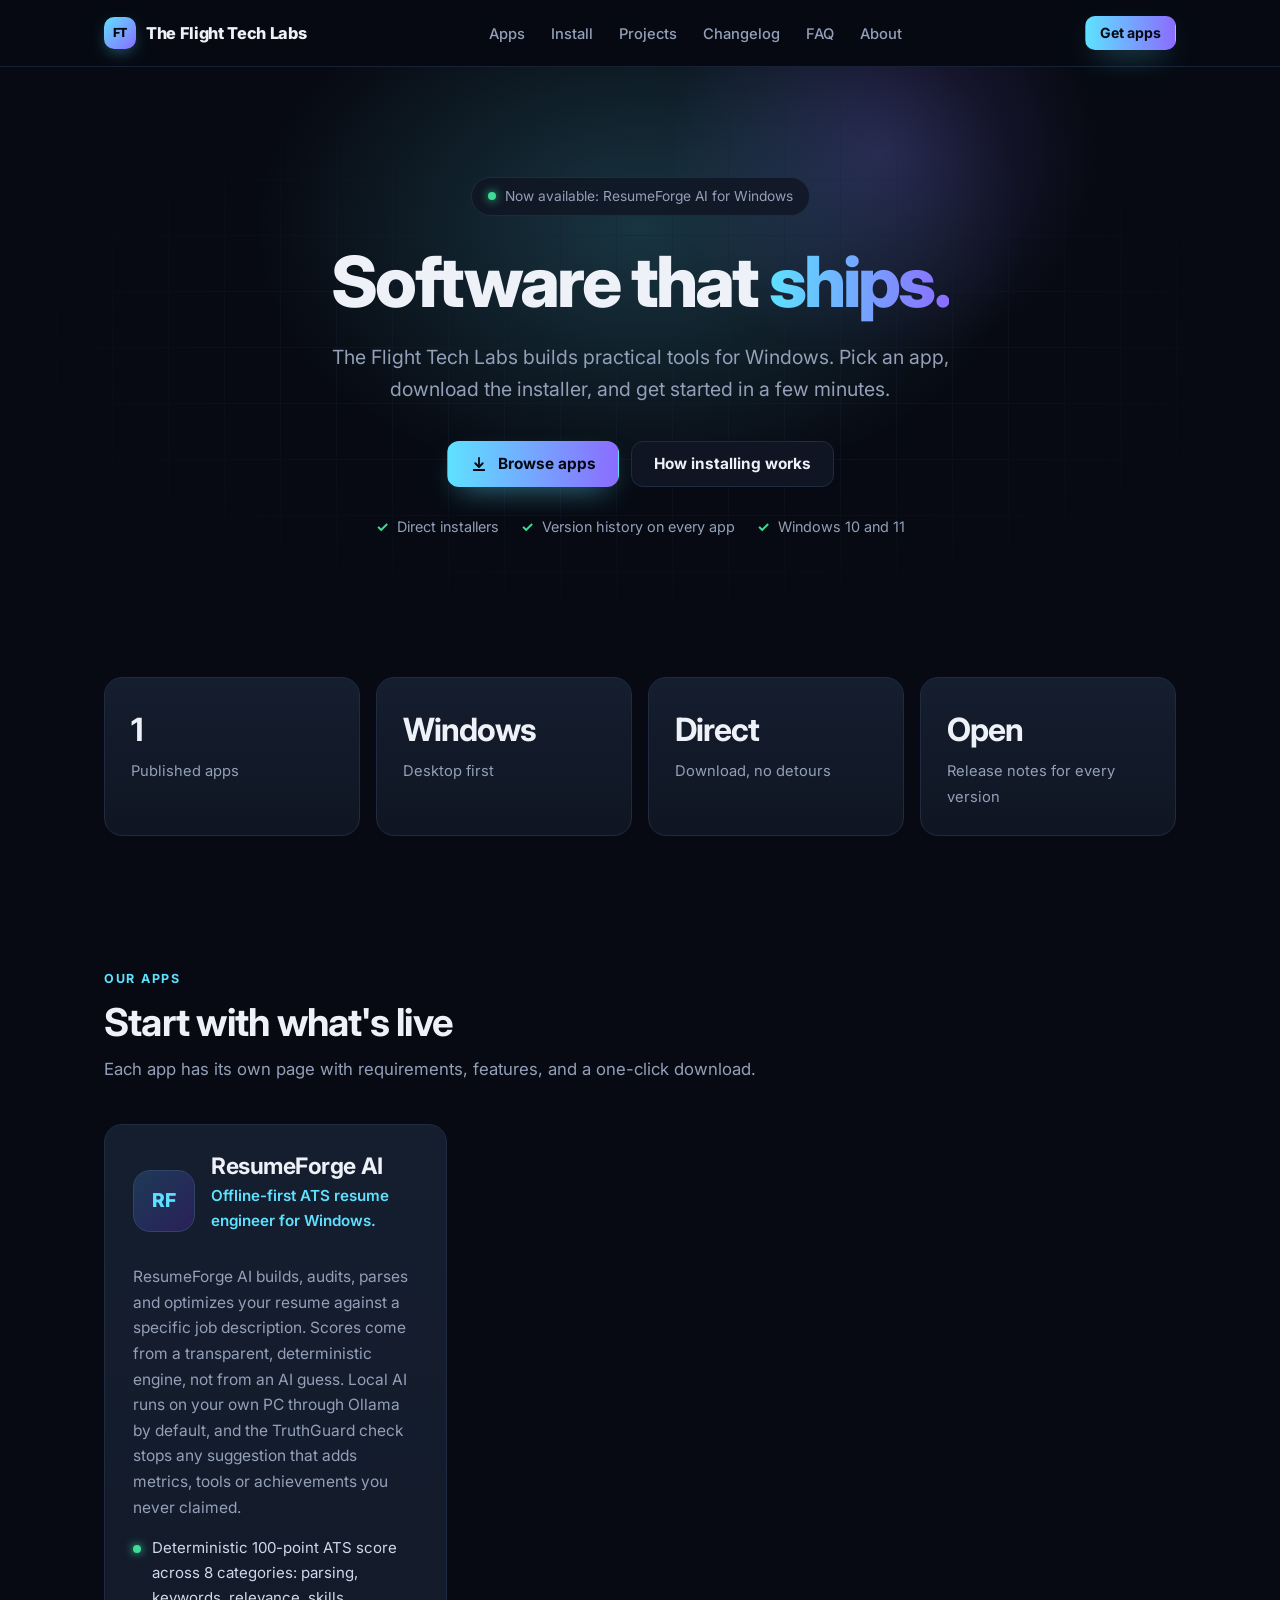
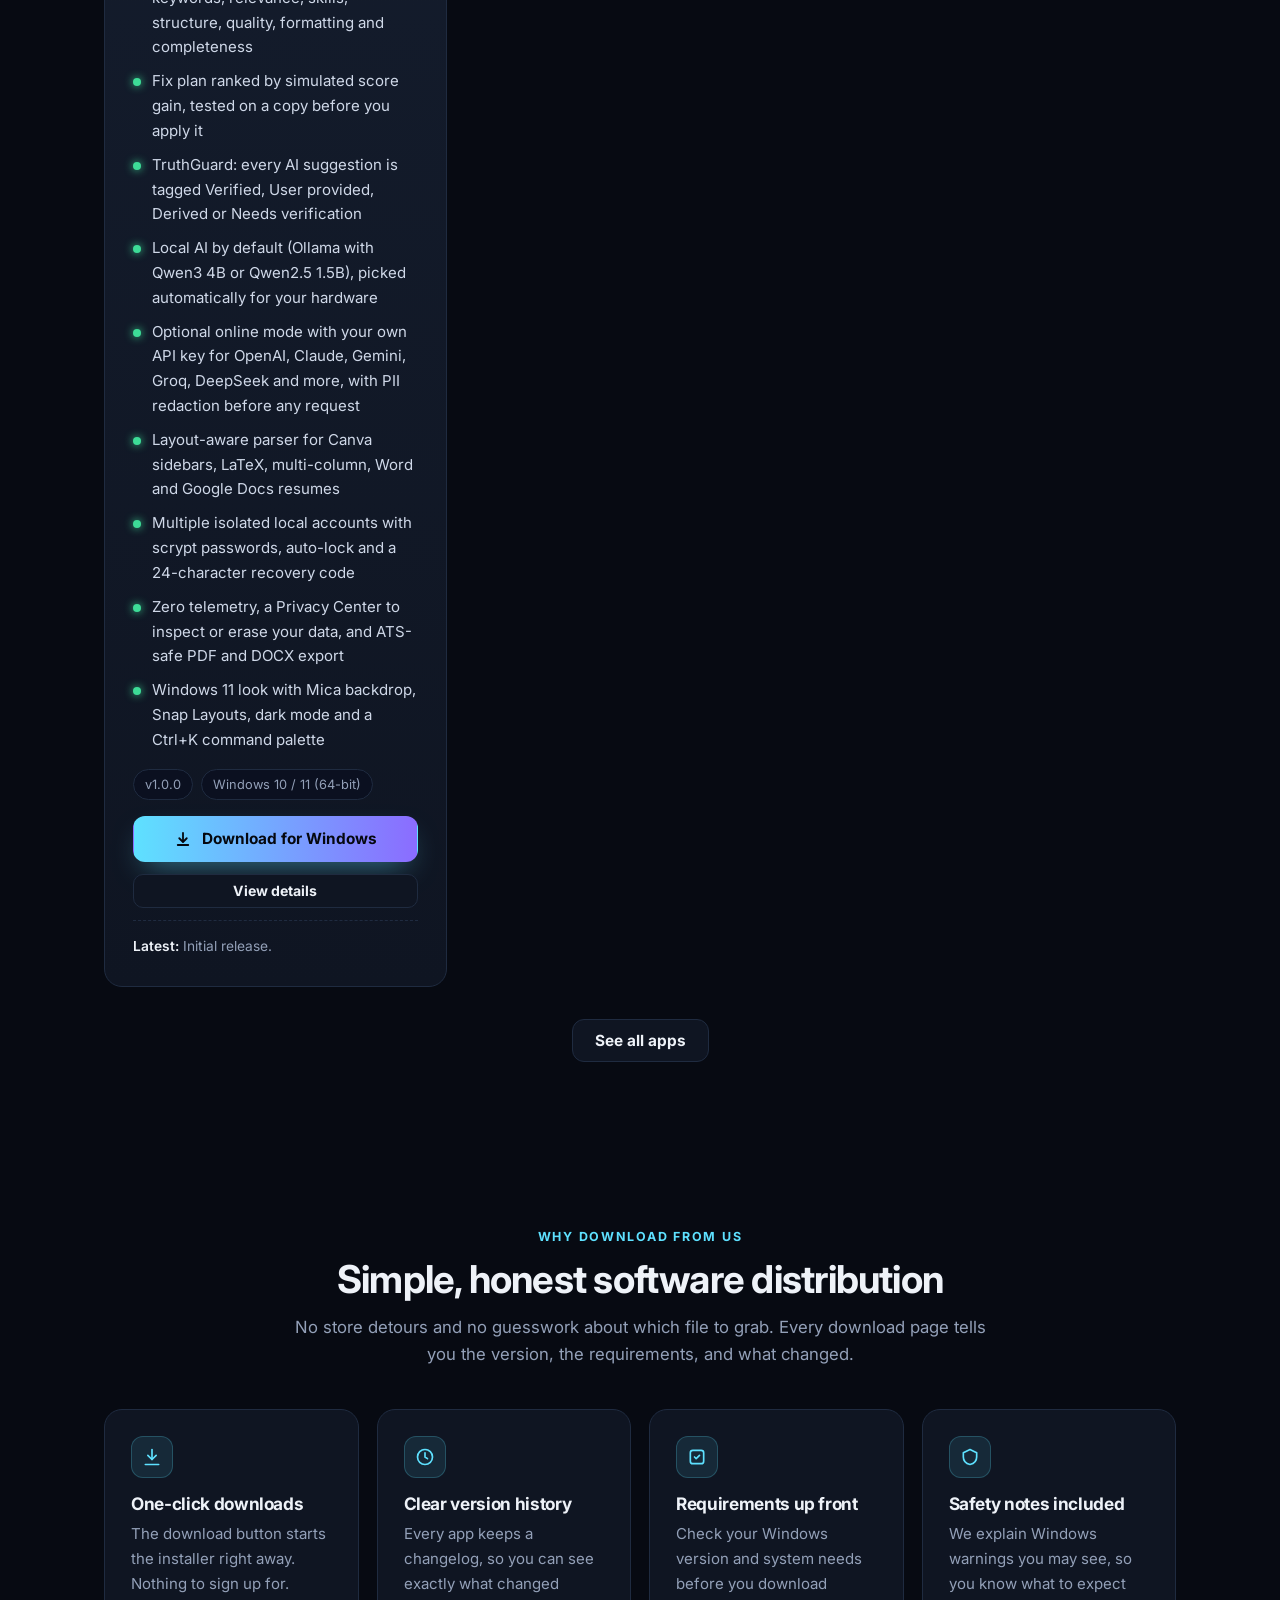
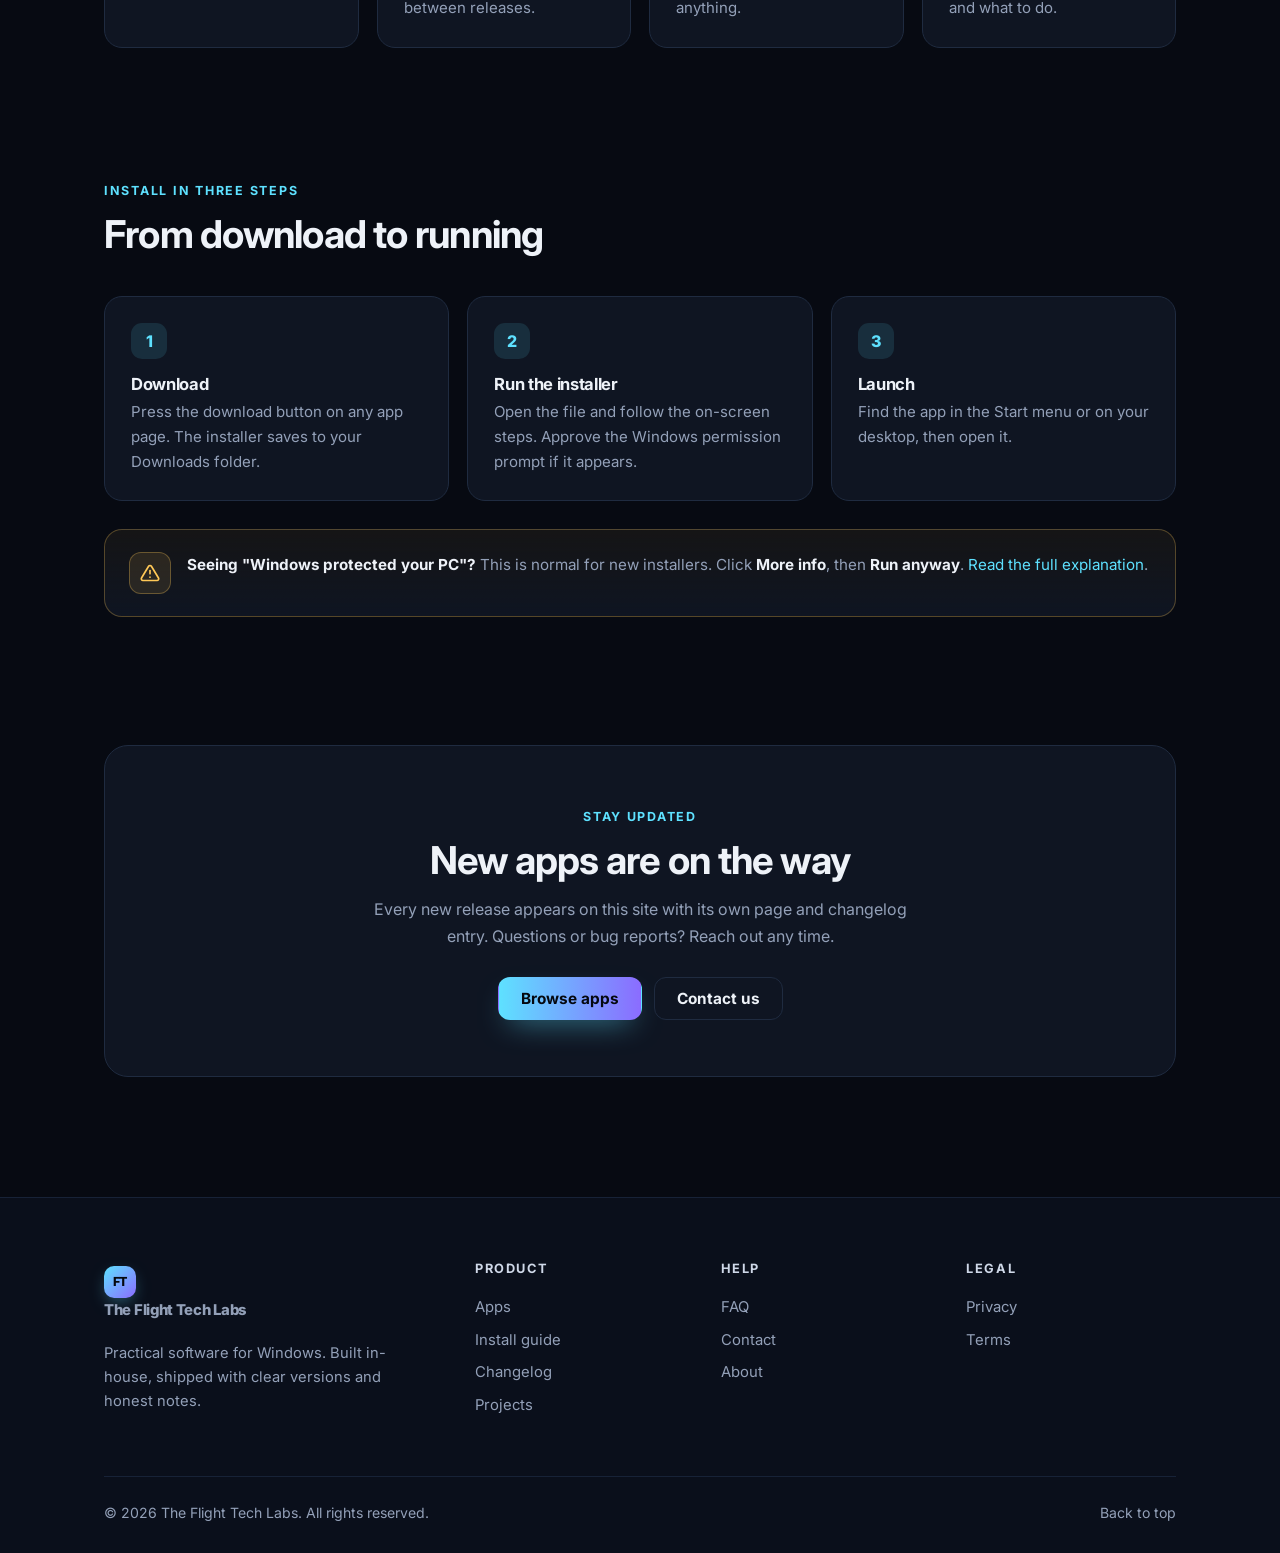
==== index.html @ bd294da3 "First commit" ====
<!doctype html>
<html lang="en">
<head>
  <meta charset="utf-8">
  <meta name="viewport" content="width=device-width, initial-scale=1">
  <title>The Flight Tech Labs | Windows apps built in-house</title>
  <meta name="description" content="The Flight Tech Labs builds practical Windows software. Download ResumeForge AI and other apps with a direct installer.">
  <meta property="og:title" content="The Flight Tech Labs">
  <meta property="og:description" content="Practical Windows software. Download apps with a direct installer.">
  <meta property="og:type" content="website">
  <link rel="icon" href="/assets/img/favicon.svg" type="image/svg+xml">
  <link rel="preconnect" href="https://fonts.googleapis.com">
  <link rel="preconnect" href="https://fonts.gstatic.com" crossorigin>
  <link href="https://fonts.googleapis.com/css2?family=Inter:wght@400;500;600;700;800&display=swap" rel="stylesheet">
  <link rel="stylesheet" href="/assets/css/styles.css">
  <script src="/assets/js/main.js" defer></script>
</head>
<body>

  <nav class="site-nav" aria-label="Main">
    <div class="wrap nav-inner">
      <a class="brand" href="/"><span class="logo">FT</span>The Flight Tech Labs</a>
      <button class="menu-toggle" aria-expanded="false" aria-controls="nav-links">Menu</button>
      <ul class="nav-links" id="nav-links">
        <li><a href="/apps">Apps</a></li>
        <li><a href="/install">Install</a></li>
        <li><a href="/projects">Projects</a></li>
        <li><a href="/changelog">Changelog</a></li>
        <li><a href="/faq">FAQ</a></li>
        <li><a href="/about">About</a></li>
      </ul>
      <div class="nav-cta"><a class="btn btn-primary btn-sm" href="/apps">Get apps</a></div>
    </div>
  </nav>

  <main>
    <header class="hero">
      <div class="wrap">
        <span class="pill"><span class="dot"></span> Now available: ResumeForge AI for Windows</span>
        <h1>Software that <span class="grad">ships.</span></h1>
        <p class="lead">The Flight Tech Labs builds practical tools for Windows. Pick an app, download the installer, and get started in a few minutes.</p>
        <div class="cta-row">
          <a class="btn btn-primary" href="/apps">
            <svg viewBox="0 0 24 24" fill="none" stroke="currentColor" stroke-width="2.4" stroke-linecap="round" stroke-linejoin="round" aria-hidden="true"><path d="M12 4v11"/><path d="m7 11 5 5 5-5"/><path d="M5 20h14"/></svg>
            Browse apps
          </a>
          <a class="btn btn-ghost" href="/install">How installing works</a>
        </div>
        <div class="hero-meta">
          <span>Direct installers</span>
          <span>Version history on every app</span>
          <span>Windows 10 and 11</span>
        </div>
      </div>
    </header>

    <section class="section tight">
      <div class="wrap">
        <div class="stats">
          <div class="stat"><strong data-count>1</strong><span>Published apps</span></div>
          <div class="stat"><strong>Windows</strong><span>Desktop first</span></div>
          <div class="stat"><strong>Direct</strong><span>Download, no detours</span></div>
          <div class="stat"><strong>Open</strong><span>Release notes for every version</span></div>
        </div>
      </div>
    </section>

    <section class="section" id="apps">
      <div class="wrap">
        <div class="section-head">
          <span class="eyebrow">Our apps</span>
          <h2 class="h2">Start with what's live</h2>
          <p>Each app has its own page with requirements, features, and a one-click download.</p>
        </div>
        <div class="grid" data-featured>
          <p class="state">Loading apps...</p>
        </div>
        <div style="margin-top:32px;text-align:center">
          <a class="btn btn-ghost" href="/apps">See all apps</a>
        </div>
      </div>
    </section>

    <section class="section">
      <div class="wrap">
        <div class="section-head center">
          <span class="eyebrow">Why download from us</span>
          <h2 class="h2">Simple, honest software distribution</h2>
          <p>No store detours and no guesswork about which file to grab. Every download page tells you the version, the requirements, and what changed.</p>
        </div>
        <div class="cards">
          <article class="card">
            <div class="ico"><svg viewBox="0 0 24 24" fill="none" stroke="currentColor" stroke-width="2" stroke-linecap="round" stroke-linejoin="round"><path d="M12 3v12"/><path d="m7 10 5 5 5-5"/><path d="M4 21h16"/></svg></div>
            <h3>One-click downloads</h3>
            <p>The download button starts the installer right away. Nothing to sign up for.</p>
          </article>
          <article class="card">
            <div class="ico"><svg viewBox="0 0 24 24" fill="none" stroke="currentColor" stroke-width="2" stroke-linecap="round" stroke-linejoin="round"><circle cx="12" cy="12" r="9"/><path d="M12 7v5l3 2"/></svg></div>
            <h3>Clear version history</h3>
            <p>Every app keeps a changelog, so you can see exactly what changed between releases.</p>
          </article>
          <article class="card">
            <div class="ico"><svg viewBox="0 0 24 24" fill="none" stroke="currentColor" stroke-width="2" stroke-linecap="round" stroke-linejoin="round"><rect x="4" y="4" width="16" height="16" rx="3"/><path d="M9 12l2 2 4-4"/></svg></div>
            <h3>Requirements up front</h3>
            <p>Check your Windows version and system needs before you download anything.</p>
          </article>
          <article class="card">
            <div class="ico"><svg viewBox="0 0 24 24" fill="none" stroke="currentColor" stroke-width="2" stroke-linecap="round" stroke-linejoin="round"><path d="M12 3l8 4v5c0 5-3.5 8-8 9-4.5-1-8-4-8-9V7l8-4z"/></svg></div>
            <h3>Safety notes included</h3>
            <p>We explain Windows warnings you may see, so you know what to expect and what to do.</p>
          </article>
        </div>
      </div>
    </section>

    <section class="section tight">
      <div class="wrap">
        <div class="section-head">
          <span class="eyebrow">Install in three steps</span>
          <h2 class="h2">From download to running</h2>
        </div>
        <div class="steps">
          <div class="step"><h4>Download</h4><p>Press the download button on any app page. The installer saves to your Downloads folder.</p></div>
          <div class="step"><h4>Run the installer</h4><p>Open the file and follow the on-screen steps. Approve the Windows permission prompt if it appears.</p></div>
          <div class="step"><h4>Launch</h4><p>Find the app in the Start menu or on your desktop, then open it.</p></div>
        </div>
        <div class="callout warn" style="margin-top:28px">
          <div class="ico" aria-hidden="true"><svg viewBox="0 0 24 24" fill="none" stroke="currentColor" stroke-width="2" stroke-linecap="round" stroke-linejoin="round"><path d="M12 9v4"/><path d="M12 17h.01"/><path d="M10.3 3.9L1.8 18a2 2 0 0 0 1.7 3h17a2 2 0 0 0 1.7-3L13.7 3.9a2 2 0 0 0-3.4 0z"/></svg></div>
          <div><strong>Seeing "Windows protected your PC"?</strong> This is normal for new installers. Click <strong>More info</strong>, then <strong>Run anyway</strong>. <a href="/install#smartscreen">Read the full explanation</a>.</div>
        </div>
      </div>
    </section>

    <section class="section">
      <div class="wrap">
        <div class="cta-band">
          <span class="eyebrow">Stay updated</span>
          <h2 class="h2">New apps are on the way</h2>
          <p>Every new release appears on this site with its own page and changelog entry. Questions or bug reports? Reach out any time.</p>
          <div class="cta-row">
            <a class="btn btn-primary" href="/apps">Browse apps</a>
            <a class="btn btn-ghost" href="/contact">Contact us</a>
          </div>
        </div>
      </div>
    </section>
  </main>

  <footer class="site-footer">
    <div class="wrap">
      <div class="foot-grid">
        <div>
          <a class="brand" href="/"><span class="logo">FT</span>The Flight Tech Labs</a>
          <p>Practical software for Windows. Built in-house, shipped with clear versions and honest notes.</p>
        </div>
        <div>
          <h5>Product</h5>
          <a href="/apps">Apps</a>
          <a href="/install">Install guide</a>
          <a href="/changelog">Changelog</a>
          <a href="/projects">Projects</a>
        </div>
        <div>
          <h5>Help</h5>
          <a href="/faq">FAQ</a>
          <a href="/contact">Contact</a>
          <a href="/about">About</a>
        </div>
        <div>
          <h5>Legal</h5>
          <a href="/privacy">Privacy</a>
          <a href="/terms">Terms</a>
        </div>
      </div>
      <div class="copy">
        <span>&copy; <span data-year></span> The Flight Tech Labs. All rights reserved.</span>
        <span><a href="#top" style="display:inline;color:inherit">Back to top</a></span>
      </div>
    </div>
  </footer>
</body>
</html>
---- assets/css/styles.css ----
/* The Flight Tech Labs — site styles */

:root {
  --bg: #070a12;
  --bg-soft: #0a0f1b;
  --surface: #0f1522;
  --surface-2: #151e2f;
  --line: #1f2b40;
  --line-soft: #172237;
  --text: #eef2f8;
  --text-2: #cfd8e8;
  --muted: #93a0b8;
  --accent: #5ee1ff;
  --accent-2: #8b6cff;
  --ok: #3ddc97;
  --warn: #ffc857;
  --radius: 18px;
  --radius-sm: 12px;
  --shadow: 0 20px 60px -30px rgba(0, 0, 0, .7);
  --max: 1120px;
}

*, *::before, *::after { box-sizing: border-box; }
html { scroll-behavior: smooth; -webkit-text-size-adjust: 100%; }
body {
  margin: 0;
  font-family: "Inter", system-ui, -apple-system, "Segoe UI", Roboto, "Helvetica Neue", Arial, sans-serif;
  background: var(--bg);
  color: var(--text);
  line-height: 1.65;
  -webkit-font-smoothing: antialiased;
  text-rendering: optimizeLegibility;
}
img, svg { max-width: 100%; display: block; }
a { color: var(--accent); text-decoration: none; }
a:hover { text-decoration: underline; text-underline-offset: 3px; }
h1, h2, h3, h4, h5 { line-height: 1.15; letter-spacing: -0.02em; margin: 0; }
p { margin: 0 0 1em; }
ul { margin: 0; }
:focus-visible { outline: 2px solid var(--accent); outline-offset: 3px; border-radius: 6px; }
[hidden] { display: none !important; }
.sr-only { position: absolute; width: 1px; height: 1px; padding: 0; margin: -1px; overflow: hidden; clip: rect(0 0 0 0); border: 0; }

.wrap { max-width: var(--max); margin: 0 auto; padding: 0 24px; }
.muted { color: var(--muted); }
.center { text-align: center; }
.grad {
  background: linear-gradient(90deg, var(--accent), var(--accent-2));
  -webkit-background-clip: text; background-clip: text; color: transparent;
}
.eyebrow {
  display: inline-block;
  color: var(--accent); font-size: .78rem; font-weight: 700;
  letter-spacing: .14em; text-transform: uppercase; margin-bottom: 10px;
}
.h2 { font-size: clamp(1.7rem, 3.4vw, 2.4rem); }
.section { padding: 80px 0; }
.section.tight { padding: 48px 0; }
.section-head { margin-bottom: 40px; max-width: 720px; }
.section-head.center { margin-left: auto; margin-right: auto; }
.section-head p { color: var(--muted); margin-top: 12px; font-size: 1.05rem; }
.divider { height: 1px; background: linear-gradient(90deg, transparent, var(--line), transparent); border: 0; margin: 0; }

/* ---------- Navigation ---------- */
.site-nav {
  position: sticky; top: 0; z-index: 50;
  background: rgba(7, 10, 18, .75);
  backdrop-filter: saturate(160%) blur(14px);
  -webkit-backdrop-filter: saturate(160%) blur(14px);
  border-bottom: 1px solid var(--line-soft);
}
.nav-inner { display: flex; align-items: center; justify-content: space-between; height: 66px; gap: 16px; }
.brand {
  display: inline-flex; align-items: center; gap: 10px;
  color: var(--text); font-weight: 800; font-size: 1.02rem; letter-spacing: -0.02em;
}
.brand:hover { text-decoration: none; }
.logo {
  width: 32px; height: 32px; border-radius: 10px; flex: 0 0 32px;
  background: linear-gradient(135deg, var(--accent), var(--accent-2));
  display: grid; place-items: center; color: #05080f; font-weight: 800; font-size: .78rem;
  box-shadow: 0 6px 18px -6px rgba(94, 225, 255, .6);
}
.nav-links { display: flex; list-style: none; gap: 26px; margin: 0; padding: 0; }
.nav-links a { color: var(--muted); font-size: .92rem; font-weight: 500; }
.nav-links a:hover, .nav-links a[aria-current="page"] { color: var(--text); text-decoration: none; }
.nav-cta { display: flex; align-items: center; gap: 12px; }
.menu-toggle {
  display: none; background: var(--surface); border: 1px solid var(--line);
  color: var(--text); border-radius: 10px; padding: 8px 12px; cursor: pointer; font: inherit;
}

/* ---------- Buttons ---------- */
.btn {
  display: inline-flex; align-items: center; justify-content: center; gap: 10px;
  padding: 13px 22px; border-radius: 12px; border: 1px solid transparent; cursor: pointer;
  font: 700 .96rem/1 "Inter", system-ui, sans-serif; color: var(--text); text-decoration: none;
  transition: transform .15s ease, filter .15s ease, background .15s ease, border-color .15s ease;
  white-space: nowrap;
}
.btn:hover { text-decoration: none; transform: translateY(-1px); }
.btn svg { width: 18px; height: 18px; flex: 0 0 18px; }
.btn-primary {
  background: linear-gradient(90deg, var(--accent), var(--accent-2));
  color: #05080f;
  box-shadow: 0 12px 30px -12px rgba(94, 225, 255, .6);
}
.btn-primary:hover { filter: brightness(1.07); color: #05080f; }
.btn-ghost { background: var(--surface); border-color: var(--line); color: var(--text); }
.btn-ghost:hover { background: var(--surface-2); color: var(--text); }
.btn-sm { padding: 9px 14px; font-size: .88rem; border-radius: 10px; }
.btn-block { width: 100%; }

/* ---------- Hero ---------- */
.hero { position: relative; padding: 110px 0 90px; text-align: center; overflow: hidden; isolation: isolate; }
.hero::before {
  content: ""; position: absolute; z-index: -1; left: 50%; top: -220px; transform: translateX(-50%);
  width: min(1100px, 150vw); height: 760px;
  background:
    radial-gradient(closest-side, rgba(94, 225, 255, .20), transparent 70%),
    radial-gradient(closest-side at 72% 40%, rgba(139, 108, 255, .22), transparent 70%);
  pointer-events: none;
}
.hero::after {
  content: ""; position: absolute; inset: 0; z-index: -1; pointer-events: none;
  background-image: linear-gradient(var(--line-soft) 1px, transparent 1px), linear-gradient(90deg, var(--line-soft) 1px, transparent 1px);
  background-size: 56px 56px; opacity: .35;
  mask-image: radial-gradient(ellipse at center, #000 30%, transparent 75%);
  -webkit-mask-image: radial-gradient(ellipse at center, #000 30%, transparent 75%);
}
.pill {
  display: inline-flex; align-items: center; gap: 9px; padding: 7px 16px; border-radius: 999px;
  border: 1px solid var(--line); background: rgba(15, 21, 34, .8); color: var(--muted); font-size: .86rem;
}
.pill .dot { width: 8px; height: 8px; border-radius: 50%; background: var(--ok); box-shadow: 0 0 10px var(--ok); }
.hero h1 { margin: 26px 0 18px; font-size: clamp(2.5rem, 6.2vw, 4.4rem); font-weight: 800; letter-spacing: -0.04em; }
.lead { color: var(--muted); font-size: clamp(1.02rem, 1.6vw, 1.22rem); max-width: 660px; margin: 0 auto; }
.cta-row { margin-top: 36px; display: flex; gap: 12px; justify-content: center; flex-wrap: wrap; }
.hero-meta { margin-top: 28px; color: var(--muted); font-size: .9rem; display: flex; gap: 22px; justify-content: center; flex-wrap: wrap; }
.hero-meta span::before { content: "\2713"; color: var(--ok); margin-right: 8px; font-weight: 700; }

/* ---------- Stats ---------- */
.stats { display: grid; grid-template-columns: repeat(auto-fit, minmax(200px, 1fr)); gap: 16px; }
.stat {
  background: linear-gradient(180deg, var(--surface-2), var(--surface)); border: 1px solid var(--line);
  border-radius: var(--radius); padding: 26px; text-align: left;
}
.stat strong { display: block; font-size: 2rem; letter-spacing: -0.03em; }
.stat span { color: var(--muted); font-size: .92rem; }

/* ---------- App cards ---------- */
.grid { display: grid; grid-template-columns: repeat(auto-fill, minmax(340px, 1fr)); gap: 22px; }
.app {
  position: relative;
  background: linear-gradient(180deg, var(--surface-2), var(--surface));
  border: 1px solid var(--line); border-radius: var(--radius); padding: 28px;
  display: flex; flex-direction: column; gap: 16px;
  transition: border-color .2s ease, transform .2s ease, box-shadow .2s ease;
}
.app:hover { border-color: #33466a; transform: translateY(-3px); box-shadow: var(--shadow); }
.app-top { display: flex; align-items: center; gap: 16px; }
.icon {
  width: 62px; height: 62px; flex: 0 0 62px; border-radius: 17px;
  background: linear-gradient(135deg, #1d3a57, #2a2058); border: 1px solid #2f4466;
  display: grid; place-items: center; font-weight: 800; font-size: 1.2rem; color: var(--accent); letter-spacing: -0.02em;
}
.app h3 { font-size: 1.42rem; }
.tagline { color: var(--accent); font-weight: 600; font-size: .95rem; margin-top: 4px; }
.desc { color: var(--muted); font-size: .97rem; margin: 0; }
.features { list-style: none; padding: 0; display: grid; gap: 9px; }
.features li { display: flex; gap: 11px; color: var(--text-2); font-size: .94rem; }
.features li::before {
  content: ""; flex: 0 0 8px; height: 8px; margin-top: 9px; border-radius: 50%;
  background: var(--ok); box-shadow: 0 0 8px var(--ok);
}
.chips { display: flex; flex-wrap: wrap; gap: 8px; }
.chip {
  font-size: .8rem; color: var(--muted); border: 1px solid var(--line);
  background: #0b1020; padding: 4px 11px; border-radius: 999px;
}
.app-foot { margin-top: auto; display: grid; gap: 12px; }
.app-note { font-size: .86rem; color: var(--muted); border-top: 1px dashed var(--line); padding-top: 14px; margin: 0; }
.app-note strong { color: var(--text); font-weight: 600; }
.badge {
  position: absolute; top: 22px; right: 22px; font-size: .72rem; font-weight: 700;
  letter-spacing: .06em; text-transform: uppercase; color: var(--ok);
  border: 1px solid rgba(61, 220, 151, .35); background: rgba(61, 220, 151, .08);
  padding: 4px 10px; border-radius: 999px;
}

/* ---------- Feature / info cards ---------- */
.cards { display: grid; grid-template-columns: repeat(auto-fit, minmax(250px, 1fr)); gap: 18px; }
.card {
  background: var(--surface); border: 1px solid var(--line); border-radius: var(--radius); padding: 26px;
}
.card h3 { font-size: 1.08rem; margin-bottom: 8px; }
.card p { color: var(--muted); font-size: .94rem; margin: 0; }
.ico {
  width: 42px; height: 42px; border-radius: 12px; display: grid; place-items: center; margin-bottom: 16px;
  background: rgba(94, 225, 255, .10); color: var(--accent); border: 1px solid rgba(94, 225, 255, .22);
}
.ico svg { width: 20px; height: 20px; }

/* ---------- Steps ---------- */
.steps { display: grid; grid-template-columns: repeat(auto-fit, minmax(230px, 1fr)); gap: 18px; counter-reset: step; }
.step {
  background: var(--surface); border: 1px solid var(--line); border-radius: var(--radius);
  padding: 26px; position: relative;
}
.step::before {
  counter-increment: step; content: counter(step);
  display: grid; place-items: center; width: 36px; height: 36px; border-radius: 11px;
  background: rgba(94, 225, 255, .12); color: var(--accent); font-weight: 800; margin-bottom: 16px;
}
.step h4 { font-size: 1.04rem; margin-bottom: 6px; }
.step p { color: var(--muted); font-size: .94rem; margin: 0; }

/* ---------- Callouts ---------- */
.callout {
  border: 1px solid var(--line); border-radius: var(--radius); background: var(--surface);
  padding: 22px 24px; color: var(--muted); font-size: .95rem; display: flex; gap: 16px; align-items: flex-start;
}
.callout strong { color: var(--text); }
.callout .ico { margin: 0; flex: 0 0 42px; }
.callout.warn { border-color: rgba(255, 200, 87, .28); background: linear-gradient(180deg, rgba(255, 200, 87, .06), var(--surface)); }
.callout.warn .ico { background: rgba(255, 200, 87, .1); color: var(--warn); border-color: rgba(255, 200, 87, .3); }

/* ---------- CTA band ---------- */
.cta-band {
  position: relative; overflow: hidden; border-radius: 24px; padding: 56px 32px; text-align: center;
  background:
    radial-gradient(closest-side at 15% 0%, rgba(94, 225, 255, .18), transparent 70%),
    radial-gradient(closest-side at 90% 100%, rgba(139, 108, 255, .2), transparent 70%),
    var(--surface);
  border: 1px solid var(--line);
}
.cta-band p { color: var(--muted); max-width: 560px; margin: 14px auto 0; }
.cta-band .cta-row { margin-top: 28px; }

/* ---------- Page hero (inner pages) ---------- */
.page-hero { padding: 84px 0 40px; position: relative; isolation: isolate; }
.page-hero::before {
  content: ""; position: absolute; z-index: -1; left: 50%; top: -160px; transform: translateX(-50%);
  width: min(900px, 140vw); height: 440px; pointer-events: none;
  background: radial-gradient(closest-side, rgba(94, 225, 255, .14), transparent 70%);
}
.page-hero h1 { font-size: clamp(2.1rem, 4.6vw, 3.2rem); font-weight: 800; letter-spacing: -0.035em; margin-bottom: 14px; }
.page-hero p { color: var(--muted); font-size: 1.1rem; max-width: 700px; }
.crumbs { font-size: .86rem; color: var(--muted); margin-bottom: 18px; }
.crumbs a { color: var(--muted); }

/* ---------- App detail ---------- */
.detail-grid { display: grid; grid-template-columns: minmax(0, 1.5fr) minmax(0, 1fr); gap: 32px; align-items: start; }
.detail-head { display: flex; gap: 22px; align-items: center; margin-bottom: 26px; }
.detail-head .icon { width: 88px; height: 88px; flex-basis: 88px; border-radius: 22px; font-size: 1.8rem; }
.detail-head h1 { font-size: clamp(2rem, 4.4vw, 3rem); font-weight: 800; letter-spacing: -0.035em; }
.panel {
  background: linear-gradient(180deg, var(--surface-2), var(--surface)); border: 1px solid var(--line);
  border-radius: var(--radius); padding: 28px;
}
.panel h2 { font-size: 1.2rem; margin-bottom: 14px; }
.panel + .panel { margin-top: 20px; }
.dl-panel { position: sticky; top: 92px; }
.dl-panel .btn { width: 100%; padding: 16px 22px; font-size: 1.02rem; }
.dl-panel .hint { font-size: .85rem; color: var(--muted); margin: 14px 0 0; text-align: center; }
.spec { display: grid; grid-template-columns: auto 1fr; gap: 12px 18px; margin: 0; font-size: .94rem; }
.spec dt { color: var(--muted); }
.spec dd { margin: 0; color: var(--text); font-weight: 500; }
.prose h2 { font-size: 1.4rem; margin: 40px 0 12px; }
.prose h3 { font-size: 1.12rem; margin: 26px 0 8px; }
.prose p, .prose li { color: var(--text-2); }
.prose ul, .prose ol { padding-left: 22px; margin: 0 0 1em; }
.prose li { margin-bottom: 6px; }
.prose code { font-family: ui-monospace, SFMono-Regular, Consolas, monospace; font-size: .88em; background: #0b1020; border: 1px solid var(--line); padding: 2px 7px; border-radius: 7px; color: var(--text); }
.screens { display: grid; grid-template-columns: repeat(auto-fill, minmax(260px, 1fr)); gap: 16px; }
.screen {
  aspect-ratio: 16 / 10; border-radius: var(--radius-sm); border: 1px dashed #2d3c5a;
  background: repeating-linear-gradient(45deg, var(--bg-soft) 0 12px, #0c1322 12px 24px);
  display: grid; place-items: center; color: var(--muted); font-size: .85rem;
}
.screen img { width: 100%; height: 100%; object-fit: cover; border-radius: var(--radius-sm); }

/* ---------- Changelog ---------- */
.timeline { position: relative; display: grid; gap: 22px; padding-left: 28px; }
.timeline::before { content: ""; position: absolute; left: 6px; top: 6px; bottom: 6px; width: 2px; background: var(--line); border-radius: 2px; }
.release { position: relative; background: var(--surface); border: 1px solid var(--line); border-radius: var(--radius); padding: 24px 26px; }
.release::before {
  content: ""; position: absolute; left: -28px; top: 30px; width: 14px; height: 14px; border-radius: 50%;
  background: var(--accent); box-shadow: 0 0 0 4px var(--bg), 0 0 12px var(--accent);
}
.release-head { display: flex; flex-wrap: wrap; gap: 10px 14px; align-items: baseline; margin-bottom: 10px; }
.release-head h3 { font-size: 1.2rem; }
.release ul { padding-left: 20px; color: var(--text-2); }
.release li { margin-bottom: 6px; }
.release-app { font-size: .82rem; color: var(--accent); font-weight: 600; letter-spacing: .04em; text-transform: uppercase; }

/* ---------- FAQ ---------- */
.faq { display: grid; gap: 12px; max-width: 860px; margin: 0 auto; }
.faq details {
  background: var(--surface); border: 1px solid var(--line); border-radius: var(--radius-sm);
  padding: 0; transition: border-color .2s ease;
}
.faq details[open] { border-color: #33466a; }
.faq summary {
  list-style: none; cursor: pointer; padding: 18px 22px; font-weight: 600; color: var(--text);
  display: flex; justify-content: space-between; align-items: center; gap: 16px;
}
.faq summary::-webkit-details-marker { display: none; }
.faq summary::after {
  content: "+"; font-size: 1.4rem; line-height: 1; color: var(--accent); transition: transform .2s ease;
}
.faq details[open] summary::after { transform: rotate(45deg); }
.faq .answer { padding: 0 22px 20px; color: var(--muted); font-size: .96rem; }
.faq .answer p:last-child { margin-bottom: 0; }

/* ---------- Forms ---------- */
.form { display: grid; gap: 16px; }
.form .row { display: grid; grid-template-columns: 1fr 1fr; gap: 16px; }
.field { display: grid; gap: 7px; }
.field label { font-size: .88rem; color: var(--text-2); font-weight: 600; }
.field input, .field select, .field textarea {
  font: inherit; color: var(--text); background: var(--bg-soft); border: 1px solid var(--line);
  border-radius: var(--radius-sm); padding: 13px 14px; width: 100%;
}
.field textarea { min-height: 150px; resize: vertical; }
.field input:focus, .field select:focus, .field textarea:focus { outline: none; border-color: var(--accent); box-shadow: 0 0 0 3px rgba(94, 225, 255, .15); }
.hp { position: absolute; left: -9999px; }

/* ---------- Legal prose ---------- */
.legal { max-width: 800px; }
.legal h2 { font-size: 1.3rem; margin: 40px 0 12px; }
.legal p, .legal li { color: var(--text-2); }
.legal ul { padding-left: 22px; margin-bottom: 1em; }
.legal li { margin-bottom: 6px; }
.updated { color: var(--muted); font-size: .9rem; }

/* ---------- Footer ---------- */
.site-footer { border-top: 1px solid var(--line-soft); background: var(--bg-soft); margin-top: 40px; padding: 64px 0 28px; }
.foot-grid { display: grid; grid-template-columns: 1.6fr repeat(3, 1fr); gap: 36px; }
.foot-grid p { color: var(--muted); font-size: .92rem; margin-top: 14px; max-width: 320px; }
.foot-grid h5 { font-size: .8rem; text-transform: uppercase; letter-spacing: .12em; color: var(--text-2); margin-bottom: 14px; }
.foot-grid a { display: block; color: var(--muted); font-size: .93rem; padding: 4px 0; }
.foot-grid a:hover { color: var(--text); text-decoration: none; }
.copy { margin-top: 48px; padding-top: 24px; border-top: 1px solid var(--line-soft); color: var(--muted); font-size: .88rem; display: flex; justify-content: space-between; flex-wrap: wrap; gap: 12px; }

.state { grid-column: 1 / -1; text-align: center; color: var(--muted); padding: 56px 0; }
.toast {
  position: fixed; bottom: 24px; left: 50%; transform: translateX(-50%); z-index: 99;
  background: var(--surface-2); border: 1px solid var(--line); color: var(--text);
  padding: 12px 18px; border-radius: 12px; box-shadow: var(--shadow); font-size: .92rem;
}

/* ---------- Responsive ---------- */
@media (max-width: 960px) {
  .detail-grid { grid-template-columns: 1fr; }
  .dl-panel { position: static; }
  .foot-grid { grid-template-columns: 1fr 1fr; }
}
@media (max-width: 760px) {
  .nav-links {
    display: none; position: absolute; top: 66px; left: 0; right: 0; flex-direction: column; gap: 0;
    background: rgba(7, 10, 18, .97); border-bottom: 1px solid var(--line); padding: 8px 24px 18px;
  }
  .nav-links.open { display: flex; }
  .nav-links a { display: block; padding: 12px 0; font-size: 1rem; }
  .menu-toggle { display: inline-block; }
  .nav-cta .btn { display: none; }
  .hero { padding: 76px 0 64px; }
  .section { padding: 60px 0; }
  .page-hero { padding: 60px 0 24px; }
  .grid { grid-template-columns: 1fr; }
  .app { padding: 22px; }
  .form .row { grid-template-columns: 1fr; }
  .cta-band { padding: 40px 22px; }
  .foot-grid { grid-template-columns: 1fr; }
  .detail-head { flex-direction: column; align-items: flex-start; }
}
@media (prefers-reduced-motion: reduce) {
  html { scroll-behavior: auto; }
  *, *::before, *::after { transition: none !important; animation: none !important; }
}
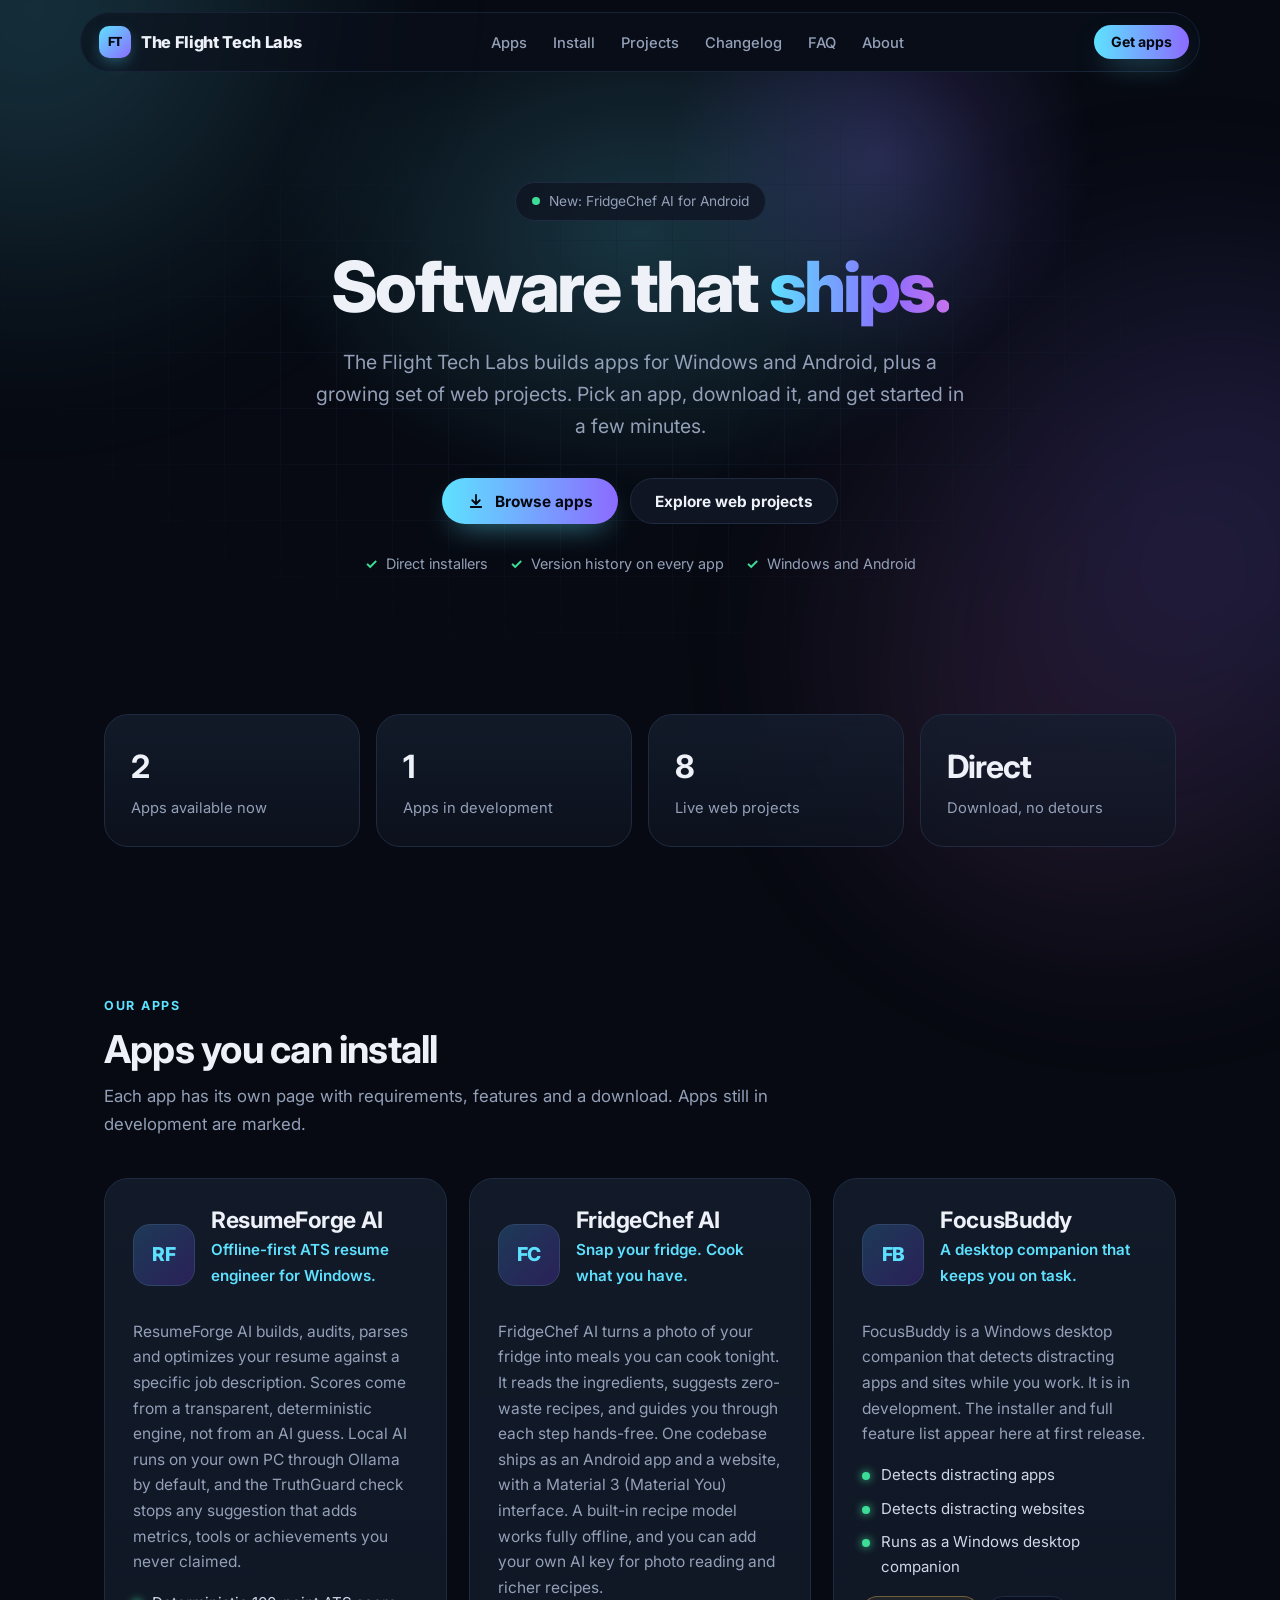
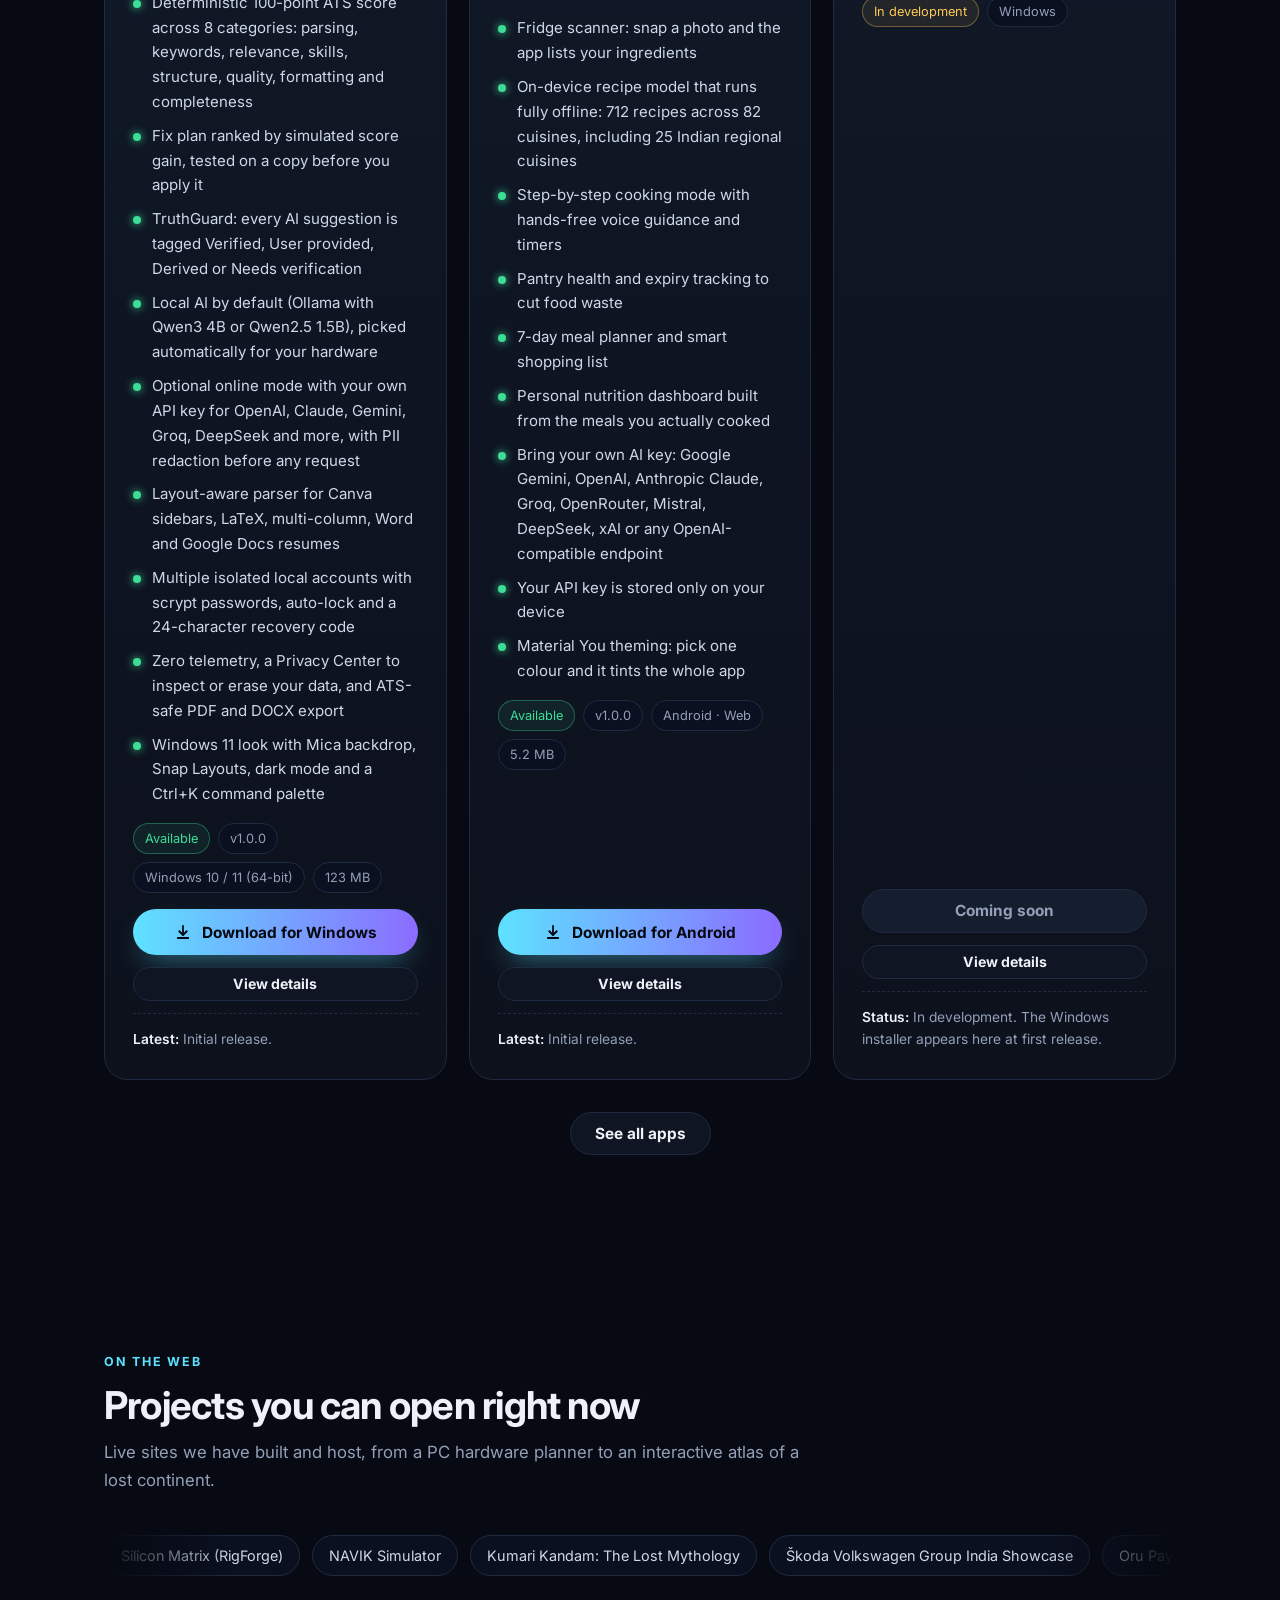
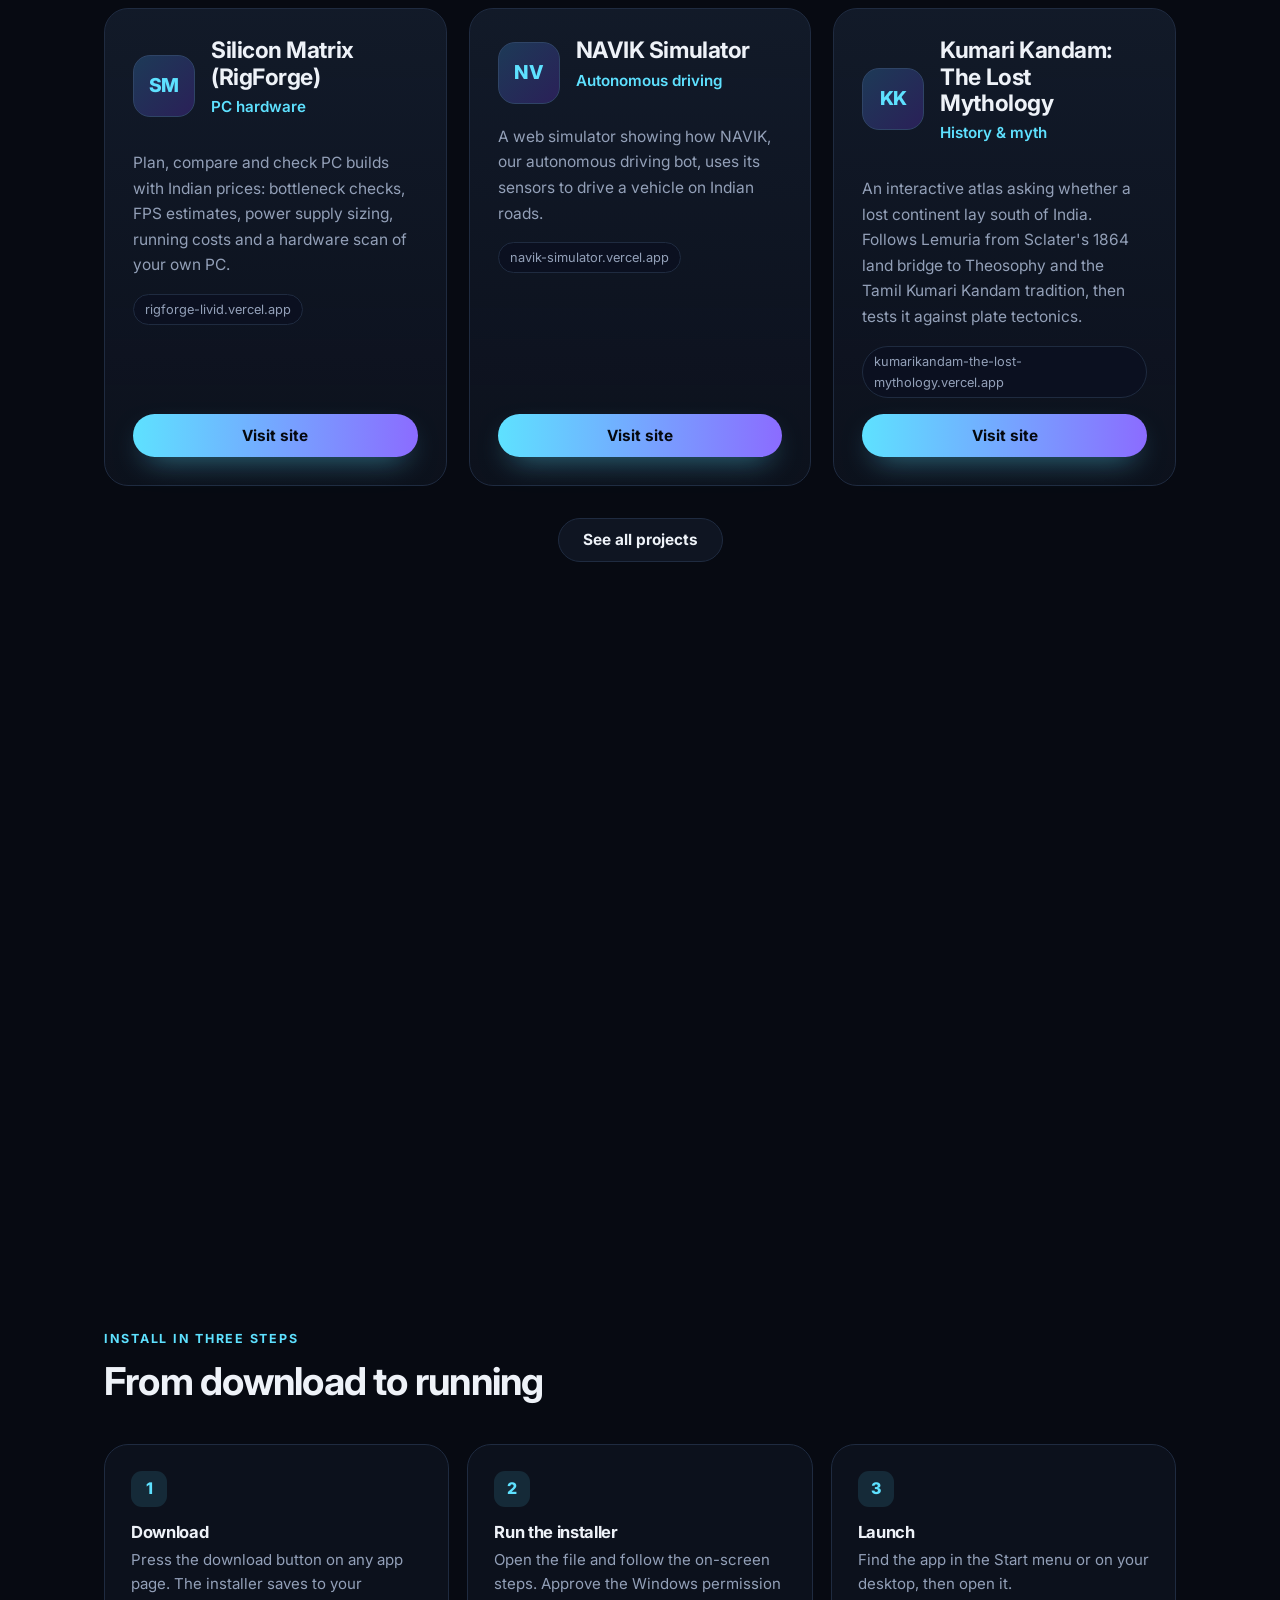
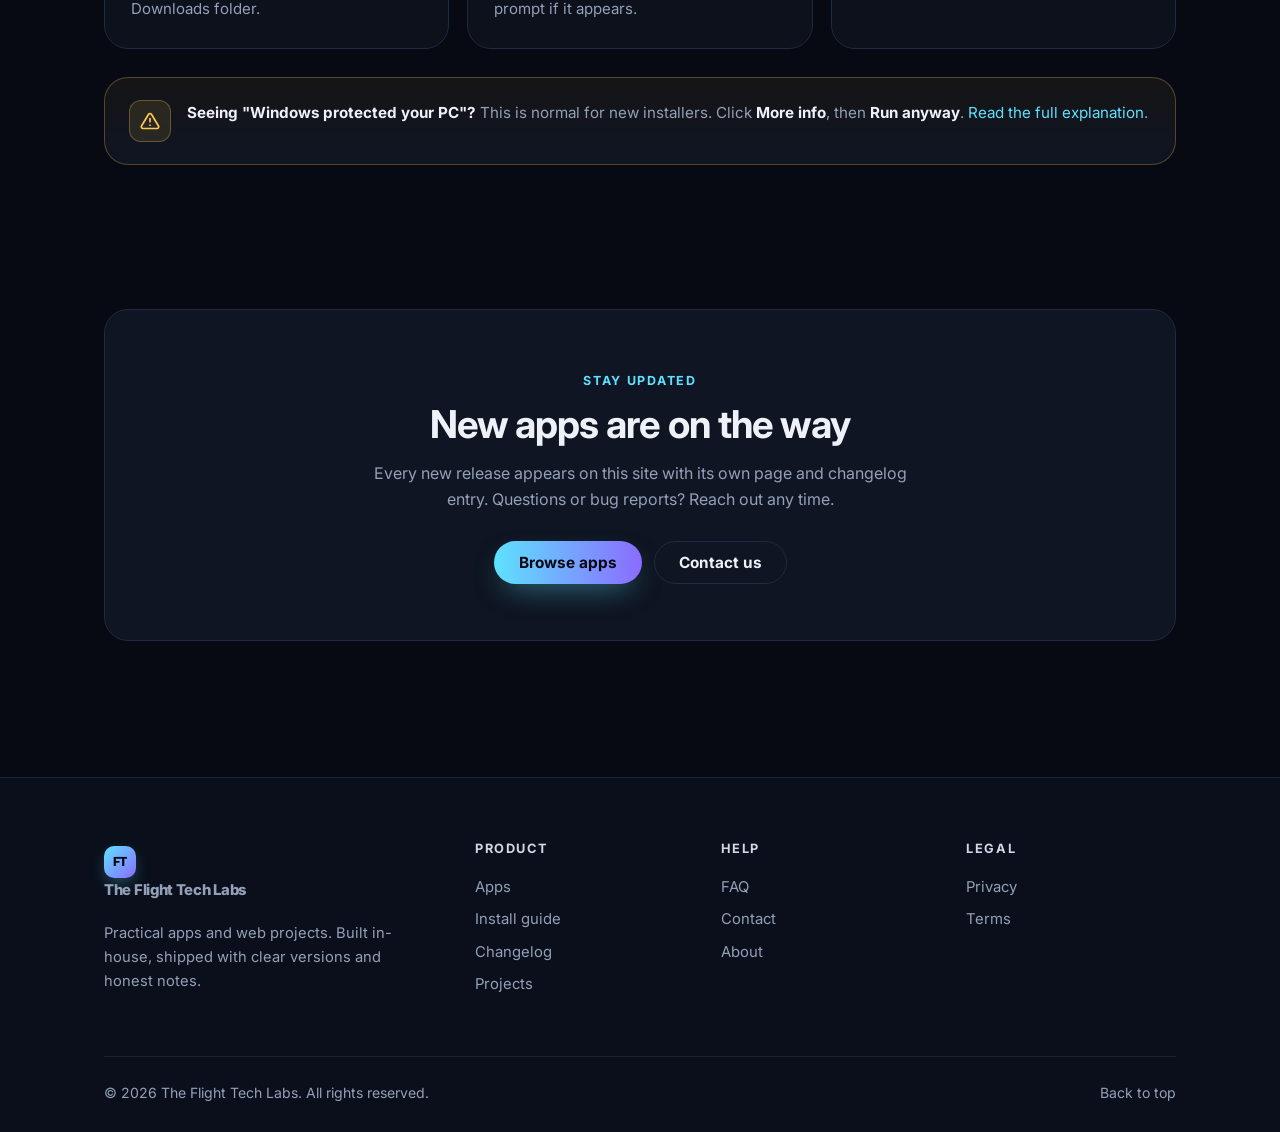
==== commit 8834c115: "feat: add FridgeChef AI and FocusBuddy apps to portfolio" ====
--- a/index.html
+++ b/index.html
@@ -3,10 +3,10 @@
 <head>
   <meta charset="utf-8">
   <meta name="viewport" content="width=device-width, initial-scale=1">
-  <title>The Flight Tech Labs | Windows apps built in-house</title>
-  <meta name="description" content="The Flight Tech Labs builds practical Windows software. Download ResumeForge AI and other apps with a direct installer.">
+  <title>The Flight Tech Labs | Apps and web projects built in-house</title>
+  <meta name="description" content="The Flight Tech Labs builds apps for Windows and Android and a growing set of web projects. Download ResumeForge AI and explore the rest.">
   <meta property="og:title" content="The Flight Tech Labs">
-  <meta property="og:description" content="Practical Windows software. Download apps with a direct installer.">
+  <meta property="og:description" content="Apps for Windows and Android, plus live web projects, built in-house.">
   <meta property="og:type" content="website">
   <link rel="icon" href="/assets/img/favicon.svg" type="image/svg+xml">
   <link rel="preconnect" href="https://fonts.googleapis.com">
@@ -36,20 +36,20 @@
   <main>
     <header class="hero">
       <div class="wrap">
-        <span class="pill"><span class="dot"></span> Now available: ResumeForge AI for Windows</span>
+        <span class="pill"><span class="dot"></span> New: FridgeChef AI for Android</span>
         <h1>Software that <span class="grad">ships.</span></h1>
-        <p class="lead">The Flight Tech Labs builds practical tools for Windows. Pick an app, download the installer, and get started in a few minutes.</p>
+        <p class="lead">The Flight Tech Labs builds apps for Windows and Android, plus a growing set of web projects. Pick an app, download it, and get started in a few minutes.</p>
         <div class="cta-row">
           <a class="btn btn-primary" href="/apps">
             <svg viewBox="0 0 24 24" fill="none" stroke="currentColor" stroke-width="2.4" stroke-linecap="round" stroke-linejoin="round" aria-hidden="true"><path d="M12 4v11"/><path d="m7 11 5 5 5-5"/><path d="M5 20h14"/></svg>
             Browse apps
           </a>
-          <a class="btn btn-ghost" href="/install">How installing works</a>
+          <a class="btn btn-ghost" href="/projects">Explore web projects</a>
         </div>
         <div class="hero-meta">
           <span>Direct installers</span>
           <span>Version history on every app</span>
-          <span>Windows 10 and 11</span>
+          <span>Windows and Android</span>
         </div>
       </div>
     </header>
@@ -57,10 +57,10 @@
     <section class="section tight">
       <div class="wrap">
         <div class="stats">
-          <div class="stat"><strong data-count>1</strong><span>Published apps</span></div>
-          <div class="stat"><strong>Windows</strong><span>Desktop first</span></div>
+          <div class="stat"><strong data-count="available">1</strong><span>Apps available now</span></div>
+          <div class="stat"><strong data-count="upcoming">2</strong><span>Apps in development</span></div>
+          <div class="stat"><strong data-site-count>8</strong><span>Live web projects</span></div>
           <div class="stat"><strong>Direct</strong><span>Download, no detours</span></div>
-          <div class="stat"><strong>Open</strong><span>Release notes for every version</span></div>
         </div>
       </div>
     </section>
@@ -69,14 +69,31 @@
       <div class="wrap">
         <div class="section-head">
           <span class="eyebrow">Our apps</span>
-          <h2 class="h2">Start with what's live</h2>
-          <p>Each app has its own page with requirements, features, and a one-click download.</p>
+          <h2 class="h2">Apps you can install</h2>
+          <p>Each app has its own page with requirements, features and a download. Apps still in development are marked.</p>
         </div>
         <div class="grid" data-featured>
           <p class="state">Loading apps...</p>
         </div>
         <div style="margin-top:32px;text-align:center">
           <a class="btn btn-ghost" href="/apps">See all apps</a>
+        </div>
+      </div>
+    </section>
+
+    <section class="section" id="projects">
+      <div class="wrap">
+        <div class="section-head">
+          <span class="eyebrow">On the web</span>
+          <h2 class="h2">Projects you can open right now</h2>
+          <p>Live sites we have built and host, from a PC hardware planner to an interactive atlas of a lost continent.</p>
+        </div>
+        <div class="marquee" data-sites-marquee></div>
+        <div class="grid" data-sites-featured>
+          <p class="state">Loading projects...</p>
+        </div>
+        <div style="margin-top:32px;text-align:center">
+          <a class="btn btn-ghost" href="/projects">See all projects</a>
         </div>
       </div>
     </section>
@@ -102,7 +119,7 @@
           <article class="card">
             <div class="ico"><svg viewBox="0 0 24 24" fill="none" stroke="currentColor" stroke-width="2" stroke-linecap="round" stroke-linejoin="round"><rect x="4" y="4" width="16" height="16" rx="3"/><path d="M9 12l2 2 4-4"/></svg></div>
             <h3>Requirements up front</h3>
-            <p>Check your Windows version and system needs before you download anything.</p>
+            <p>Check the platform and system needs before you download anything.</p>
           </article>
           <article class="card">
             <div class="ico"><svg viewBox="0 0 24 24" fill="none" stroke="currentColor" stroke-width="2" stroke-linecap="round" stroke-linejoin="round"><path d="M12 3l8 4v5c0 5-3.5 8-8 9-4.5-1-8-4-8-9V7l8-4z"/></svg></div>
@@ -151,7 +168,7 @@
       <div class="foot-grid">
         <div>
           <a class="brand" href="/"><span class="logo">FT</span>The Flight Tech Labs</a>
-          <p>Practical software for Windows. Built in-house, shipped with clear versions and honest notes.</p>
+          <p>Practical apps and web projects. Built in-house, shipped with clear versions and honest notes.</p>
         </div>
         <div>
           <h5>Product</h5>
--- a/assets/css/styles.css
+++ b/assets/css/styles.css
@@ -14,18 +14,19 @@
   --accent-2: #8b6cff;
   --ok: #3ddc97;
   --warn: #ffc857;
-  --radius: 18px;
-  --radius-sm: 12px;
+  --accent-3: #ff7ad9;
+  --radius: 24px;
+  --radius-sm: 14px;
+  --ease: cubic-bezier(.22, 1, .36, 1);
   --shadow: 0 20px 60px -30px rgba(0, 0, 0, .7);
   --max: 1120px;
 }
 
 *, *::before, *::after { box-sizing: border-box; }
-html { scroll-behavior: smooth; -webkit-text-size-adjust: 100%; }
+html { scroll-behavior: smooth; scroll-padding-top: 96px; -webkit-text-size-adjust: 100%; background: var(--bg); }
 body {
   margin: 0;
   font-family: "Inter", system-ui, -apple-system, "Segoe UI", Roboto, "Helvetica Neue", Arial, sans-serif;
-  background: var(--bg);
   color: var(--text);
   line-height: 1.65;
   -webkit-font-smoothing: antialiased;
@@ -45,8 +46,10 @@
 .muted { color: var(--muted); }
 .center { text-align: center; }
 .grad {
-  background: linear-gradient(90deg, var(--accent), var(--accent-2));
+  background: linear-gradient(90deg, var(--accent), var(--accent-2), var(--accent-3), var(--accent));
+  background-size: 200% 100%;
   -webkit-background-clip: text; background-clip: text; color: transparent;
+  animation: pan 7s linear infinite;
 }
 .eyebrow {
   display: inline-block;
@@ -54,7 +57,7 @@
   letter-spacing: .14em; text-transform: uppercase; margin-bottom: 10px;
 }
 .h2 { font-size: clamp(1.7rem, 3.4vw, 2.4rem); }
-.section { padding: 80px 0; }
+.section { padding: clamp(56px, 9vw, 96px) 0; }
 .section.tight { padding: 48px 0; }
 .section-head { margin-bottom: 40px; max-width: 720px; }
 .section-head.center { margin-left: auto; margin-right: auto; }
@@ -62,14 +65,16 @@
 .divider { height: 1px; background: linear-gradient(90deg, transparent, var(--line), transparent); border: 0; margin: 0; }
 
 /* ---------- Navigation ---------- */
-.site-nav {
-  position: sticky; top: 0; z-index: 50;
-  background: rgba(7, 10, 18, .75);
-  backdrop-filter: saturate(160%) blur(14px);
-  -webkit-backdrop-filter: saturate(160%) blur(14px);
-  border-bottom: 1px solid var(--line-soft);
-}
-.nav-inner { display: flex; align-items: center; justify-content: space-between; height: 66px; gap: 16px; }
+.site-nav { position: sticky; top: 12px; z-index: 50; margin-top: 12px; padding: 0 16px; view-transition-name: site-nav; }
+.nav-inner {
+  position: relative; display: flex; align-items: center; justify-content: space-between; height: 60px; gap: 16px;
+  padding: 0 10px 0 18px; border-radius: 999px;
+  background: rgba(10, 15, 27, .6); border: 1px solid var(--line-soft);
+  backdrop-filter: saturate(170%) blur(18px);
+  -webkit-backdrop-filter: saturate(170%) blur(18px);
+  transition: background .3s ease, border-color .3s ease, box-shadow .3s ease;
+}
+.site-nav.scrolled .nav-inner { background: rgba(10, 15, 27, .86); border-color: var(--line); box-shadow: 0 18px 40px -22px rgba(0, 0, 0, .9); }
 .brand {
   display: inline-flex; align-items: center; gap: 10px;
   color: var(--text); font-weight: 800; font-size: 1.02rem; letter-spacing: -0.02em;
@@ -80,10 +85,18 @@
   background: linear-gradient(135deg, var(--accent), var(--accent-2));
   display: grid; place-items: center; color: #05080f; font-weight: 800; font-size: .78rem;
   box-shadow: 0 6px 18px -6px rgba(94, 225, 255, .6);
-}
+  transition: transform .4s var(--ease);
+}
+.brand:hover .logo { transform: rotate(-8deg) scale(1.08); }
 .nav-links { display: flex; list-style: none; gap: 26px; margin: 0; padding: 0; }
-.nav-links a { color: var(--muted); font-size: .92rem; font-weight: 500; }
+.nav-links a { position: relative; color: var(--muted); font-size: .92rem; font-weight: 500; transition: color .2s ease; }
 .nav-links a:hover, .nav-links a[aria-current="page"] { color: var(--text); text-decoration: none; }
+.nav-links a::after {
+  content: ""; position: absolute; left: 0; right: 0; bottom: -6px; height: 2px; border-radius: 2px;
+  background: linear-gradient(90deg, var(--accent), var(--accent-2));
+  transform: scaleX(0); transform-origin: left; transition: transform .35s var(--ease);
+}
+.nav-links a:hover::after, .nav-links a[aria-current="page"]::after { transform: scaleX(1); }
 .nav-cta { display: flex; align-items: center; gap: 12px; }
 .menu-toggle {
   display: none; background: var(--surface); border: 1px solid var(--line);
@@ -93,22 +106,37 @@
 /* ---------- Buttons ---------- */
 .btn {
   display: inline-flex; align-items: center; justify-content: center; gap: 10px;
-  padding: 13px 22px; border-radius: 12px; border: 1px solid transparent; cursor: pointer;
+  position: relative; overflow: hidden;
+  padding: 13px 24px; border-radius: 999px; border: 1px solid transparent; cursor: pointer;
   font: 700 .96rem/1 "Inter", system-ui, sans-serif; color: var(--text); text-decoration: none;
-  transition: transform .15s ease, filter .15s ease, background .15s ease, border-color .15s ease;
+  transition: transform .3s var(--ease), filter .2s ease, background-color .2s ease, background-position .6s var(--ease), border-color .2s ease, box-shadow .3s ease;
   white-space: nowrap;
 }
-.btn:hover { text-decoration: none; transform: translateY(-1px); }
+.btn:hover { text-decoration: none; transform: translateY(-2px); }
+.btn:active { transform: translateY(0) scale(.97); }
 .btn svg { width: 18px; height: 18px; flex: 0 0 18px; }
 .btn-primary {
-  background: linear-gradient(90deg, var(--accent), var(--accent-2));
+  background: linear-gradient(90deg, var(--accent), var(--accent-2), var(--accent));
+  background-size: 200% 100%;
   color: #05080f;
   box-shadow: 0 12px 30px -12px rgba(94, 225, 255, .6);
 }
-.btn-primary:hover { filter: brightness(1.07); color: #05080f; }
+.btn-primary:hover { background-position: 100% 0; color: #05080f; box-shadow: 0 16px 36px -12px rgba(139, 108, 255, .7); }
+/* light sweep across the button on hover */
+.btn-primary::before {
+  content: ""; position: absolute; inset: 0; pointer-events: none;
+  background: linear-gradient(110deg, transparent 30%, rgba(255, 255, 255, .45) 50%, transparent 70%);
+  transform: translateX(-120%);
+}
+.btn-primary:hover::before { transform: translateX(120%); transition: transform .8s var(--ease); }
+.btn.is-disabled {
+  background: var(--surface-2); border-color: var(--line); color: var(--muted);
+  box-shadow: none; cursor: not-allowed; pointer-events: none;
+}
+.btn.is-disabled::before { display: none; }
 .btn-ghost { background: var(--surface); border-color: var(--line); color: var(--text); }
 .btn-ghost:hover { background: var(--surface-2); color: var(--text); }
-.btn-sm { padding: 9px 14px; font-size: .88rem; border-radius: 10px; }
+.btn-sm { padding: 9px 16px; font-size: .88rem; }
 .btn-block { width: 100%; }
 
 /* ---------- Hero ---------- */
@@ -120,6 +148,7 @@
     radial-gradient(closest-side, rgba(94, 225, 255, .20), transparent 70%),
     radial-gradient(closest-side at 72% 40%, rgba(139, 108, 255, .22), transparent 70%);
   pointer-events: none;
+  animation: breathe 9s ease-in-out infinite alternate;
 }
 .hero::after {
   content: ""; position: absolute; inset: 0; z-index: -1; pointer-events: none;
@@ -132,7 +161,7 @@
   display: inline-flex; align-items: center; gap: 9px; padding: 7px 16px; border-radius: 999px;
   border: 1px solid var(--line); background: rgba(15, 21, 34, .8); color: var(--muted); font-size: .86rem;
 }
-.pill .dot { width: 8px; height: 8px; border-radius: 50%; background: var(--ok); box-shadow: 0 0 10px var(--ok); }
+.pill .dot { width: 8px; height: 8px; border-radius: 50%; background: var(--ok); animation: pulse 2.2s ease-out infinite; }
 .hero h1 { margin: 26px 0 18px; font-size: clamp(2.5rem, 6.2vw, 4.4rem); font-weight: 800; letter-spacing: -0.04em; }
 .lead { color: var(--muted); font-size: clamp(1.02rem, 1.6vw, 1.22rem); max-width: 660px; margin: 0 auto; }
 .cta-row { margin-top: 36px; display: flex; gap: 12px; justify-content: center; flex-wrap: wrap; }
@@ -155,15 +184,17 @@
   background: linear-gradient(180deg, var(--surface-2), var(--surface));
   border: 1px solid var(--line); border-radius: var(--radius); padding: 28px;
   display: flex; flex-direction: column; gap: 16px;
-  transition: border-color .2s ease, transform .2s ease, box-shadow .2s ease;
-}
-.app:hover { border-color: #33466a; transform: translateY(-3px); box-shadow: var(--shadow); }
+  transition: border-color .3s ease, transform .45s var(--ease), box-shadow .45s var(--ease);
+}
+.app:hover { border-color: #33466a; transform: translateY(-6px); box-shadow: var(--shadow); }
 .app-top { display: flex; align-items: center; gap: 16px; }
 .icon {
   width: 62px; height: 62px; flex: 0 0 62px; border-radius: 17px;
   background: linear-gradient(135deg, #1d3a57, #2a2058); border: 1px solid #2f4466;
   display: grid; place-items: center; font-weight: 800; font-size: 1.2rem; color: var(--accent); letter-spacing: -0.02em;
-}
+  transition: transform .5s var(--ease), box-shadow .5s var(--ease);
+}
+.app:hover .icon { transform: translateY(-3px) rotate(-6deg) scale(1.05); box-shadow: 0 14px 30px -14px rgba(94, 225, 255, .7); }
 .app h3 { font-size: 1.42rem; }
 .tagline { color: var(--accent); font-weight: 600; font-size: .95rem; margin-top: 4px; }
 .desc { color: var(--muted); font-size: .97rem; margin: 0; }
@@ -178,6 +209,8 @@
   font-size: .8rem; color: var(--muted); border: 1px solid var(--line);
   background: #0b1020; padding: 4px 11px; border-radius: 999px;
 }
+.chip-ok { color: var(--ok); border-color: rgba(61, 220, 151, .35); background: rgba(61, 220, 151, .08); }
+.chip-soon { color: var(--warn); border-color: rgba(255, 200, 87, .35); background: rgba(255, 200, 87, .08); }
 .app-foot { margin-top: auto; display: grid; gap: 12px; }
 .app-note { font-size: .86rem; color: var(--muted); border-top: 1px dashed var(--line); padding-top: 14px; margin: 0; }
 .app-note strong { color: var(--text); font-weight: 600; }
@@ -267,6 +300,7 @@
 .spec dt { color: var(--muted); }
 .spec dd { margin: 0; color: var(--text); font-weight: 500; }
 .prose h2 { font-size: 1.4rem; margin: 40px 0 12px; }
+.panel.prose h2:first-child { margin-top: 0; }
 .prose h3 { font-size: 1.12rem; margin: 26px 0 8px; }
 .prose p, .prose li { color: var(--text-2); }
 .prose ul, .prose ol { padding-left: 22px; margin: 0 0 1em; }
@@ -350,6 +384,93 @@
   padding: 12px 18px; border-radius: 12px; box-shadow: var(--shadow); font-size: .92rem;
 }
 
+/* ---------- Fluid background ---------- */
+/* Two blurred colour fields drift slowly behind every page. Only transform is animated. */
+body::before, body::after {
+  content: ""; position: fixed; z-index: -1; pointer-events: none; border-radius: 50%;
+  filter: blur(90px); opacity: .42; will-change: transform;
+}
+body::before {
+  width: 52vmax; height: 52vmax; left: -16vmax; top: -18vmax;
+  background: radial-gradient(circle at 35% 35%, rgba(94, 225, 255, .55), transparent 62%);
+  animation: drift-a 26s ease-in-out infinite alternate;
+}
+body::after {
+  width: 58vmax; height: 58vmax; right: -20vmax; top: 24vh;
+  background:
+    radial-gradient(circle at 60% 40%, rgba(139, 108, 255, .5), transparent 62%),
+    radial-gradient(circle at 30% 75%, rgba(255, 122, 217, .26), transparent 55%);
+  animation: drift-b 32s ease-in-out infinite alternate;
+}
+/* surfaces let a little of the background through */
+.app, .panel, .stat { background: linear-gradient(180deg, rgba(21, 30, 47, .8), rgba(15, 21, 34, .68)); }
+.card, .step, .release, .callout, .faq details { background: rgba(15, 21, 34, .68); }
+
+/* ---------- Motion ---------- */
+@keyframes drift-a { to { transform: translate3d(22vw, 16vh, 0) scale(1.18) rotate(24deg); } }
+@keyframes drift-b { to { transform: translate3d(-24vw, -14vh, 0) scale(.86) rotate(-30deg); } }
+@keyframes breathe { to { transform: translateX(-50%) scale(1.12); opacity: .75; } }
+@keyframes pan { to { background-position: 200% 0; } }
+@keyframes pulse { from { box-shadow: 0 0 0 0 rgba(61, 220, 151, .6); } to { box-shadow: 0 0 0 10px rgba(61, 220, 151, 0); } }
+@keyframes rise { from { opacity: 0; transform: translateY(24px); filter: blur(6px); } }
+@keyframes marquee { to { transform: translateX(-50%); } }
+@keyframes toast-in { from { opacity: 0; transform: translate(-50%, 16px); } }
+@keyframes progress { to { transform: scaleX(1); } }
+
+/* page headers rise in, one element after another */
+.hero .wrap > *, .page-hero .wrap > * { animation: rise .9s var(--ease) both; }
+.hero .wrap > :nth-child(2), .page-hero .wrap > :nth-child(2) { animation-delay: .08s; }
+.hero .wrap > :nth-child(3), .page-hero .wrap > :nth-child(3) { animation-delay: .16s; }
+.hero .wrap > :nth-child(4) { animation-delay: .24s; }
+.hero .wrap > :nth-child(5) { animation-delay: .32s; }
+
+/* scroll reveal: main.js adds .reveal, then .in when the element enters the viewport */
+.reveal { opacity: 0; transform: translateY(26px) scale(.985); transition: opacity .7s var(--ease), transform .7s var(--ease); }
+.reveal.in { opacity: 1; transform: none; }
+
+/* spotlight: a soft light follows the pointer across a card (--mx / --my set in main.js) */
+.card, .stat, .panel { position: relative; }
+.card, .step, .stat { transition: border-color .3s ease, transform .45s var(--ease), box-shadow .45s var(--ease); }
+.card:hover, .step:hover, .stat:hover { border-color: #33466a; transform: translateY(-4px); box-shadow: var(--shadow); }
+.app::after, .card::after, .step::after, .stat::after, .panel::after {
+  content: ""; position: absolute; inset: -1px; border-radius: inherit; pointer-events: none; opacity: 0;
+  background: radial-gradient(380px circle at var(--mx, 50%) var(--my, 0%), rgba(94, 225, 255, .13), rgba(139, 108, 255, .06) 40%, transparent 65%);
+  transition: opacity .4s ease;
+}
+.app:hover::after, .card:hover::after, .step:hover::after, .stat:hover::after, .panel:hover::after { opacity: 1; }
+
+.faq details[open] .answer { animation: rise .45s var(--ease) both; }
+.toast { animation: toast-in .45s var(--ease) both; }
+
+/* marquee of project names (home page) */
+.marquee {
+  overflow: hidden; margin-bottom: 32px;
+  mask-image: linear-gradient(90deg, transparent, #000 12%, #000 88%, transparent);
+  -webkit-mask-image: linear-gradient(90deg, transparent, #000 12%, #000 88%, transparent);
+}
+.marquee-track { display: flex; width: max-content; animation: marquee 40s linear infinite; }
+.marquee:hover .marquee-track, .marquee:focus-within .marquee-track { animation-play-state: paused; }
+.marquee-group { display: flex; gap: 12px; padding-right: 12px; }
+.marquee .chip { font-size: .9rem; padding: 8px 16px; color: var(--text-2); white-space: nowrap; transition: color .2s ease, border-color .2s ease; }
+.marquee .chip:hover { color: var(--text); border-color: var(--accent); text-decoration: none; }
+
+/* reading progress bar, in browsers with scroll-driven animations */
+@supports (animation-timeline: scroll()) {
+  html::before {
+    content: ""; position: fixed; top: 0; left: 0; right: 0; height: 3px; z-index: 60;
+    transform: scaleX(0); transform-origin: 0 50%;
+    background: linear-gradient(90deg, var(--accent), var(--accent-2), var(--accent-3));
+    animation: progress linear both; animation-timeline: scroll(root);
+  }
+}
+
+/* cross-fade between pages; the nav bar stays in place */
+@view-transition { navigation: auto; }
+::view-transition-old(root) { animation: vt-out .22s ease both; }
+::view-transition-new(root) { animation: vt-in .45s cubic-bezier(.22, 1, .36, 1) both; }
+@keyframes vt-out { to { opacity: 0; transform: translateY(-10px); } }
+@keyframes vt-in { from { opacity: 0; transform: translateY(14px); } }
+
 /* ---------- Responsive ---------- */
 @media (max-width: 960px) {
   .detail-grid { grid-template-columns: 1fr; }
@@ -358,10 +479,11 @@
 }
 @media (max-width: 760px) {
   .nav-links {
-    display: none; position: absolute; top: 66px; left: 0; right: 0; flex-direction: column; gap: 0;
-    background: rgba(7, 10, 18, .97); border-bottom: 1px solid var(--line); padding: 8px 24px 18px;
+    display: none; position: absolute; top: 70px; left: 0; right: 0; flex-direction: column; gap: 0;
+    background: rgba(10, 15, 27, .97); border: 1px solid var(--line); border-radius: 22px; padding: 8px 22px 14px;
   }
-  .nav-links.open { display: flex; }
+  .nav-links.open { display: flex; animation: rise .4s var(--ease) both; }
+  .nav-links a::after { display: none; }
   .nav-links a { display: block; padding: 12px 0; font-size: 1rem; }
   .menu-toggle { display: inline-block; }
   .nav-cta .btn { display: none; }
@@ -377,5 +499,7 @@
 }
 @media (prefers-reduced-motion: reduce) {
   html { scroll-behavior: auto; }
+  @view-transition { navigation: none; }
+  .marquee { overflow-x: auto; }
   *, *::before, *::after { transition: none !important; animation: none !important; }
 }
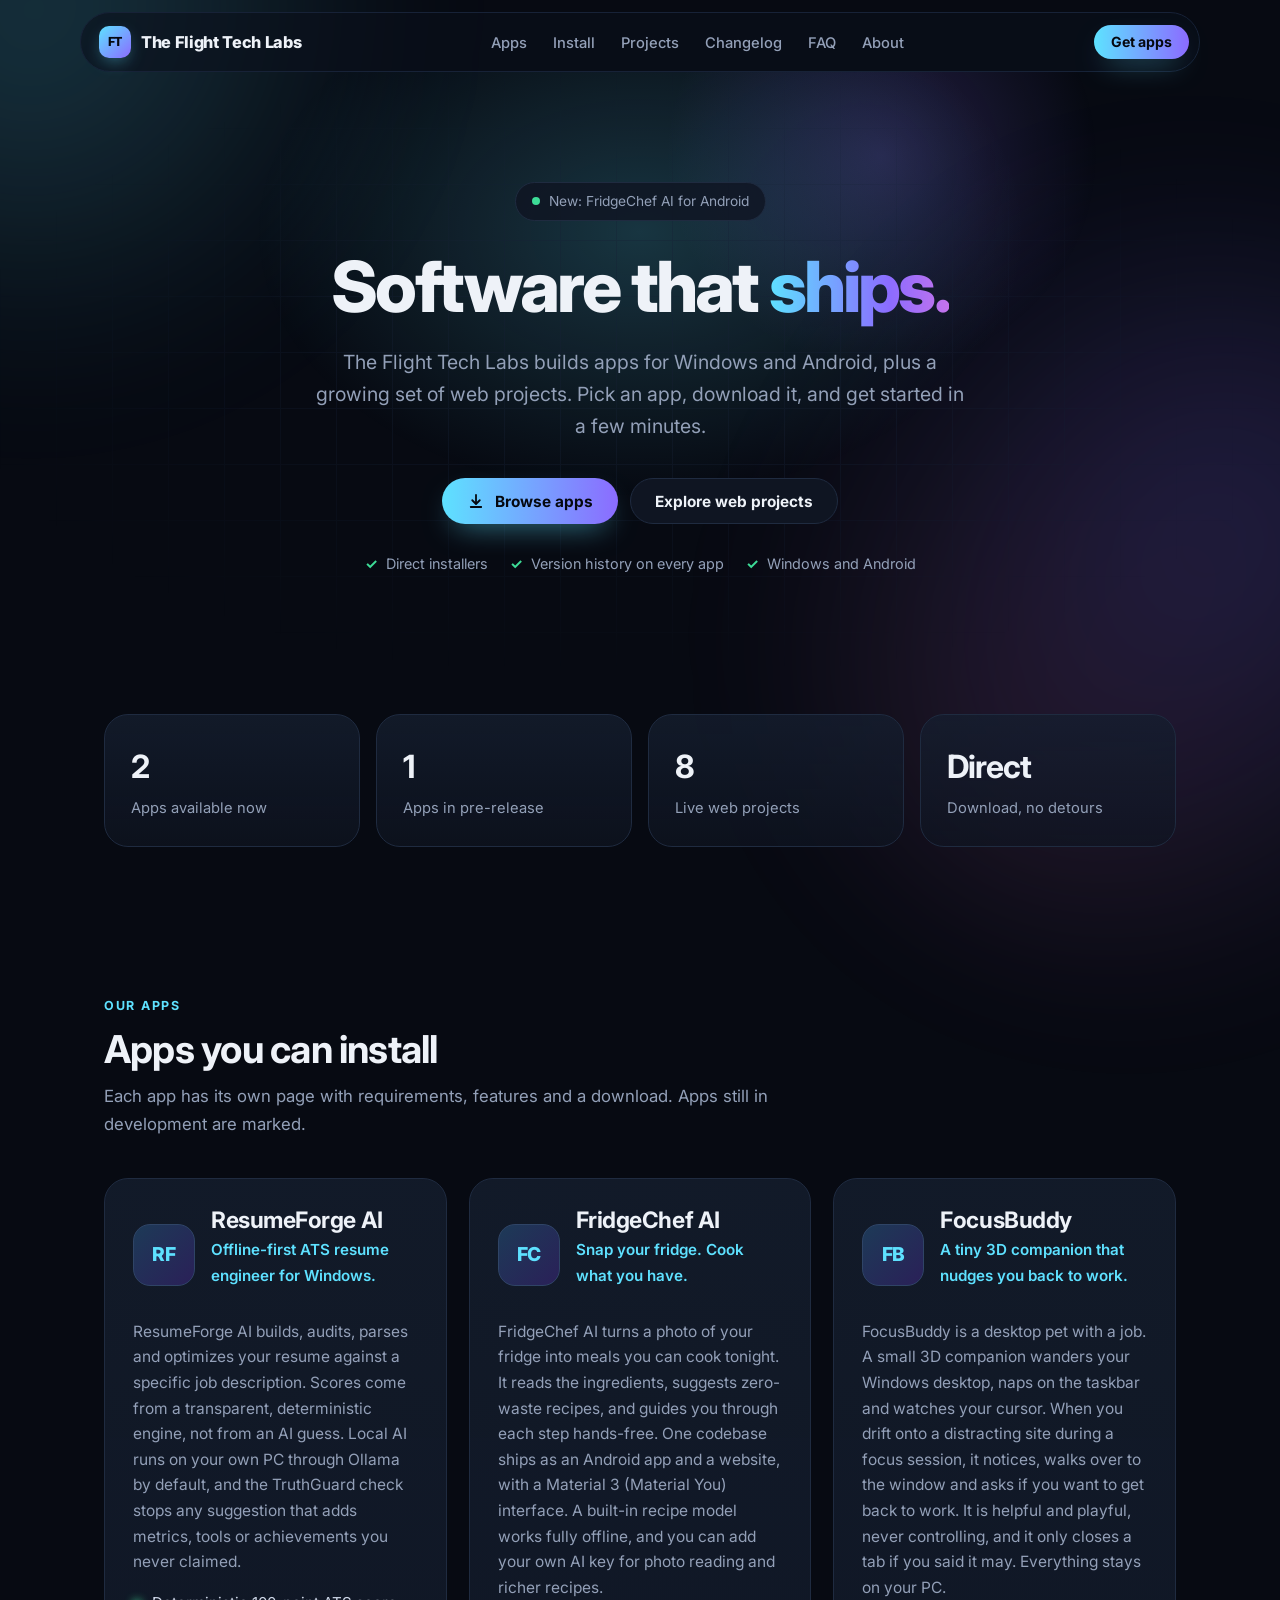
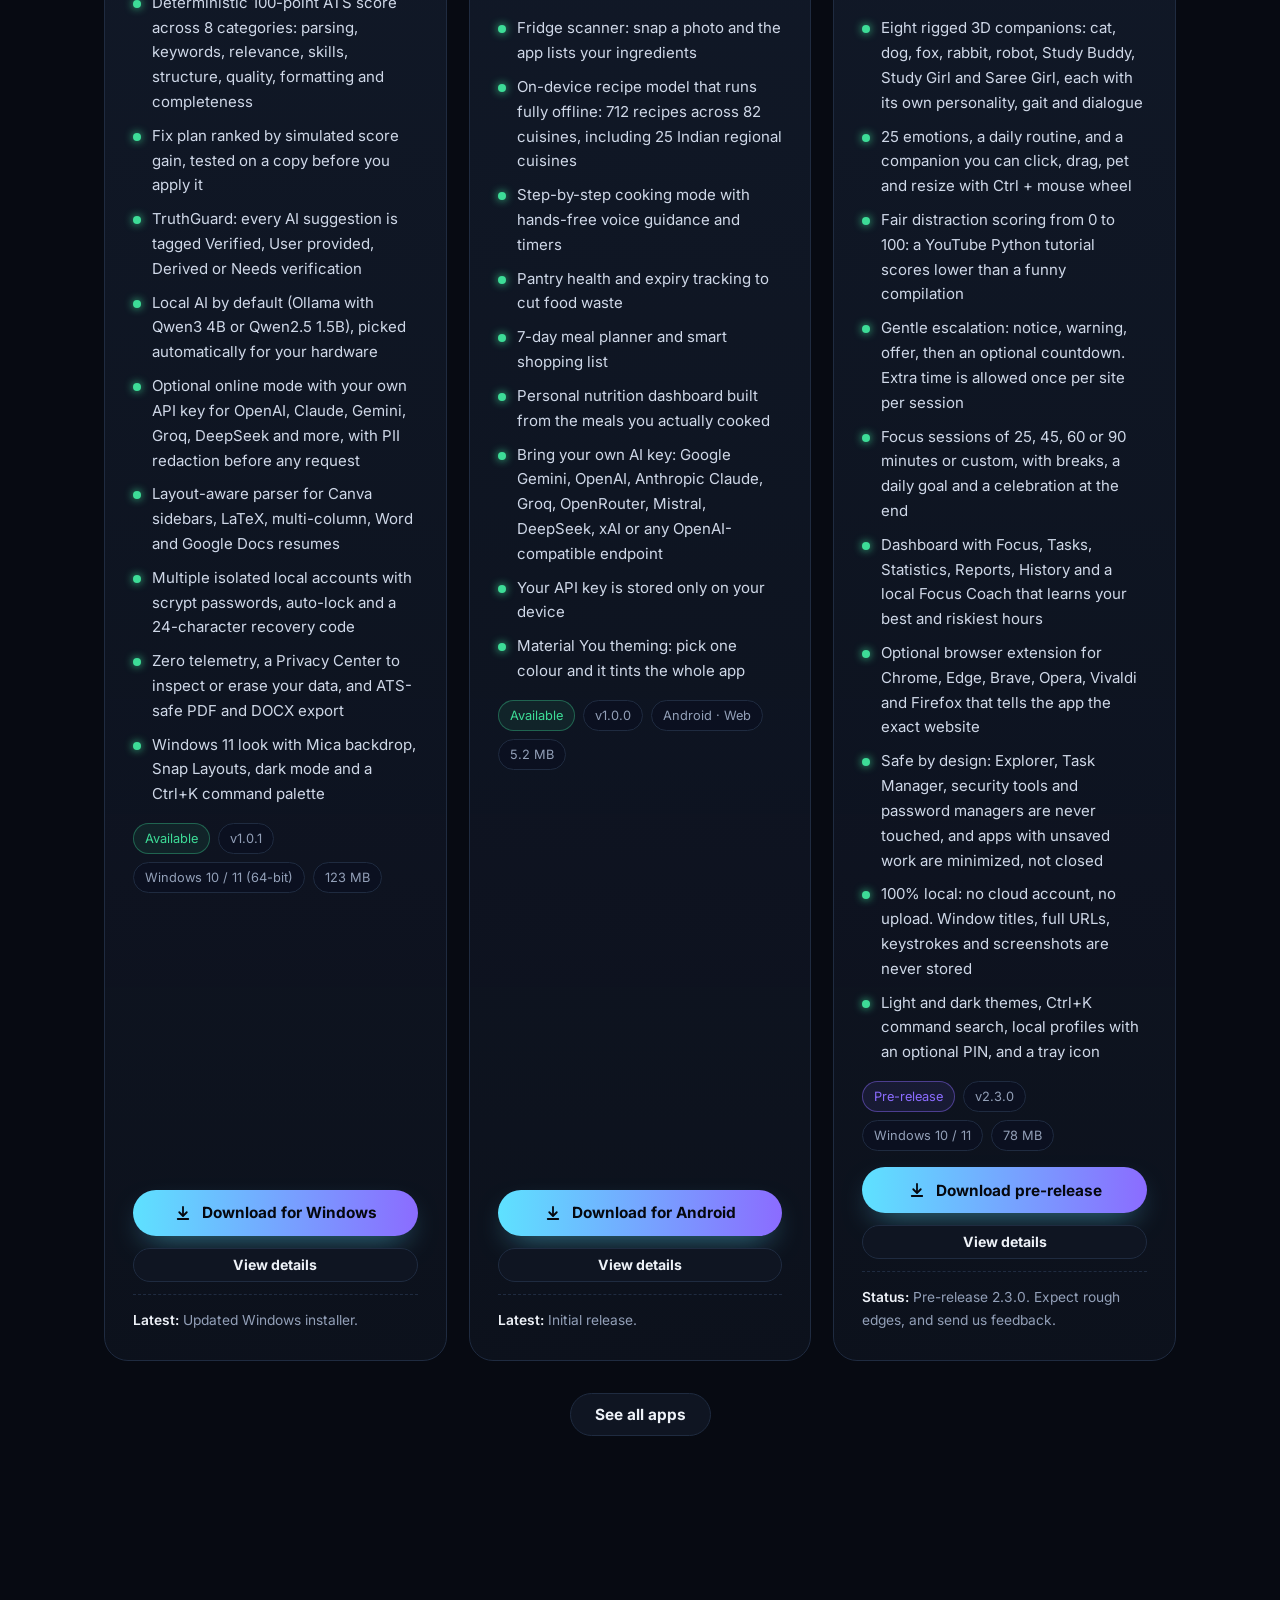
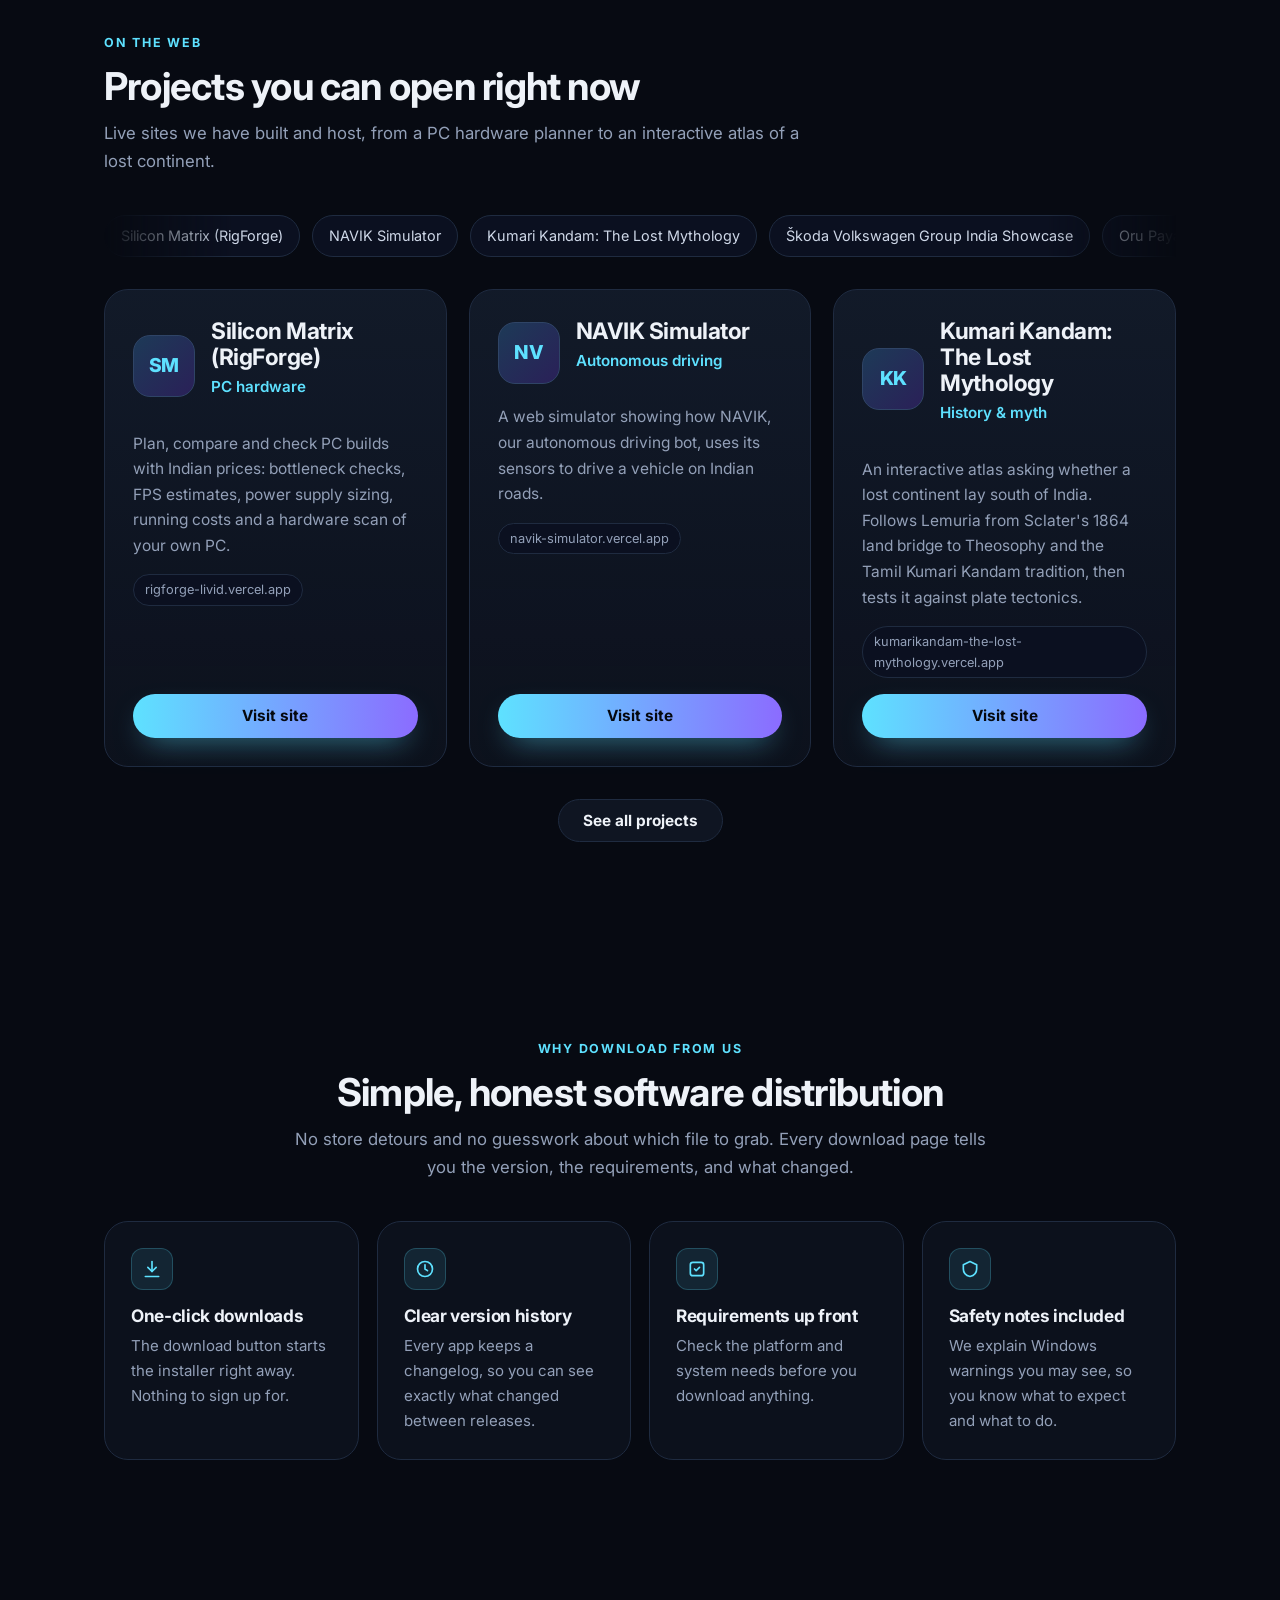
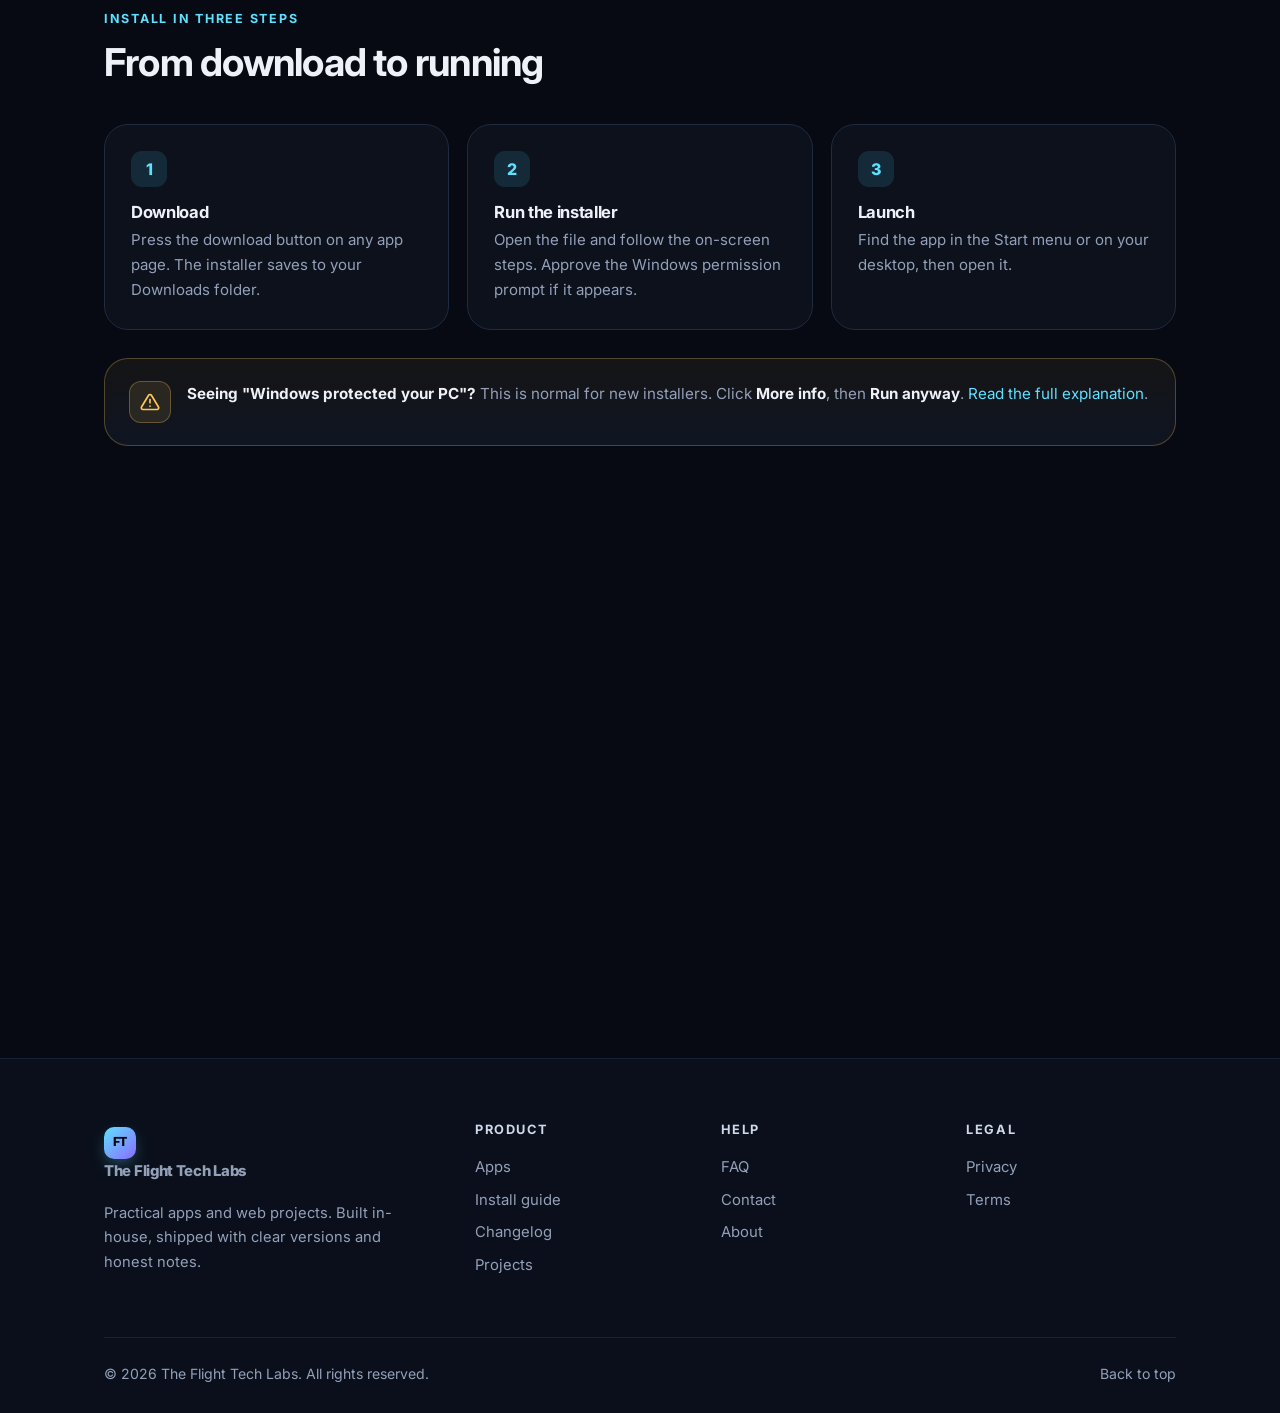
==== commit 993f6ca6: "feat: add FocusBuddy app page and update ResumeForge-AI to v1.0.1" ====
--- a/index.html
+++ b/index.html
@@ -57,8 +57,8 @@
     <section class="section tight">
       <div class="wrap">
         <div class="stats">
-          <div class="stat"><strong data-count="available">1</strong><span>Apps available now</span></div>
-          <div class="stat"><strong data-count="upcoming">2</strong><span>Apps in development</span></div>
+          <div class="stat"><strong data-count="available">2</strong><span>Apps available now</span></div>
+          <div class="stat"><strong data-count="upcoming">1</strong><span>Apps in pre-release</span></div>
           <div class="stat"><strong data-site-count>8</strong><span>Live web projects</span></div>
           <div class="stat"><strong>Direct</strong><span>Download, no detours</span></div>
         </div>
--- a/assets/css/styles.css
+++ b/assets/css/styles.css
@@ -210,6 +210,7 @@
   background: #0b1020; padding: 4px 11px; border-radius: 999px;
 }
 .chip-ok { color: var(--ok); border-color: rgba(61, 220, 151, .35); background: rgba(61, 220, 151, .08); }
+.chip-pre { color: var(--accent-2); border-color: rgba(139, 108, 255, .45); background: rgba(139, 108, 255, .1); }
 .chip-soon { color: var(--warn); border-color: rgba(255, 200, 87, .35); background: rgba(255, 200, 87, .08); }
 .app-foot { margin-top: auto; display: grid; gap: 12px; }
 .app-note { font-size: .86rem; color: var(--muted); border-top: 1px dashed var(--line); padding-top: 14px; margin: 0; }
@@ -313,6 +314,9 @@
   display: grid; place-items: center; color: var(--muted); font-size: .85rem;
 }
 .screen img { width: 100%; height: 100%; object-fit: cover; border-radius: var(--radius-sm); }
+/* real screenshots keep their own shape (wide strips, phone shots) */
+.screen:has(img) { aspect-ratio: auto; border-style: solid; background: var(--bg-soft); grid-column: 1 / -1; }
+.screen:has(img) img { height: auto; object-fit: contain; }
 
 /* ---------- Changelog ---------- */
 .timeline { position: relative; display: grid; gap: 22px; padding-left: 28px; }
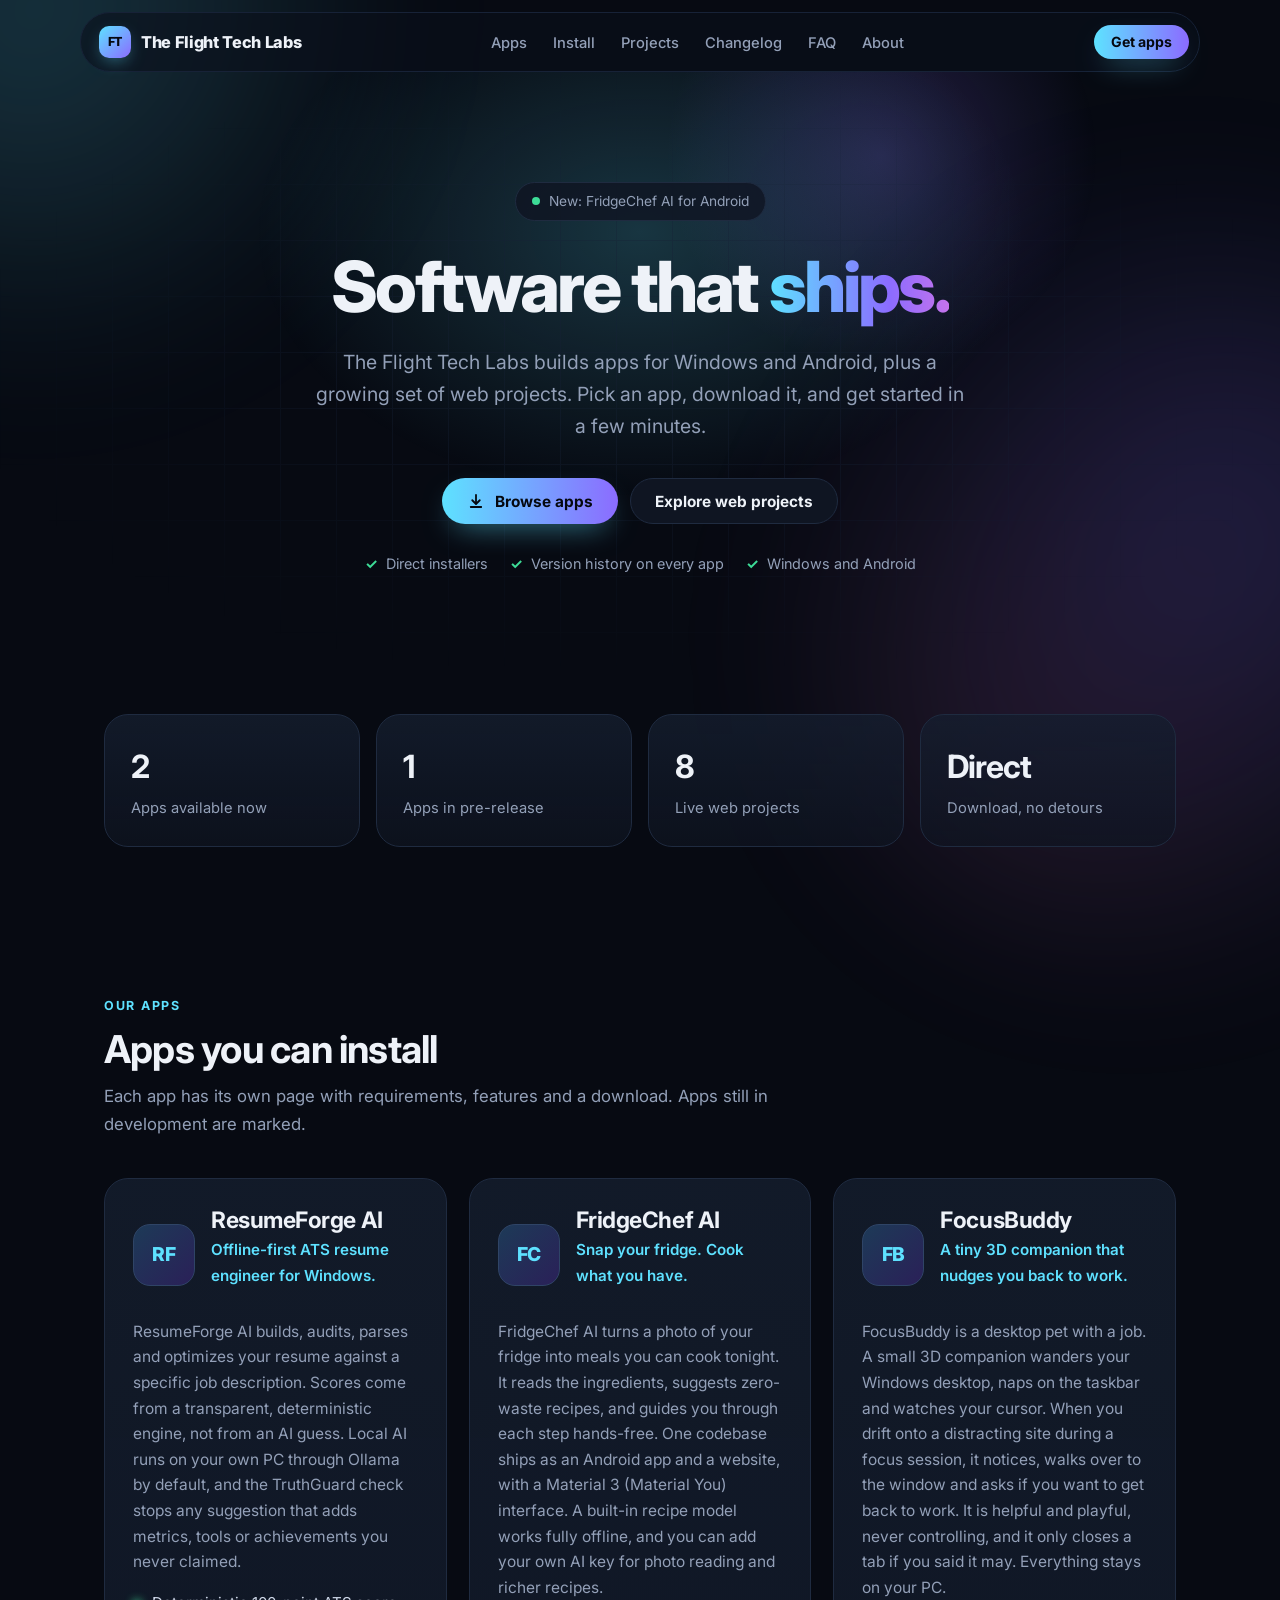
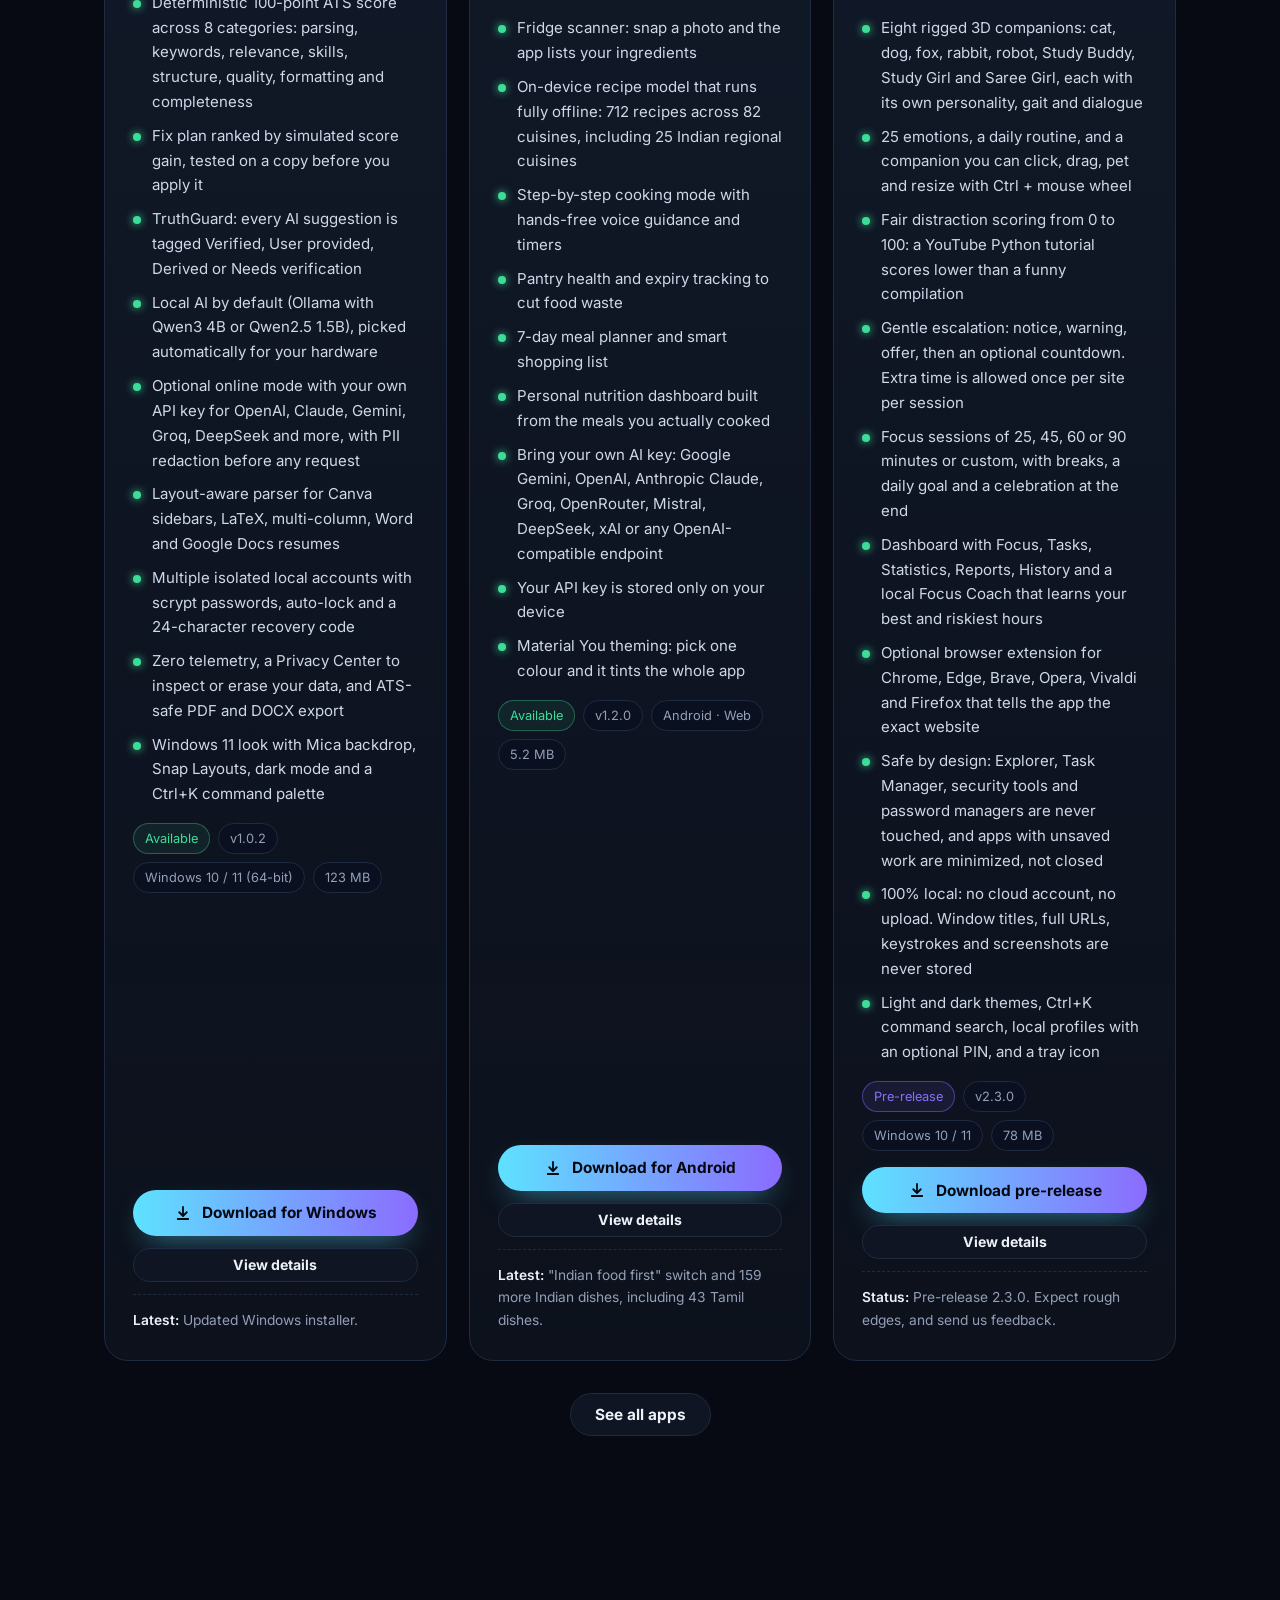
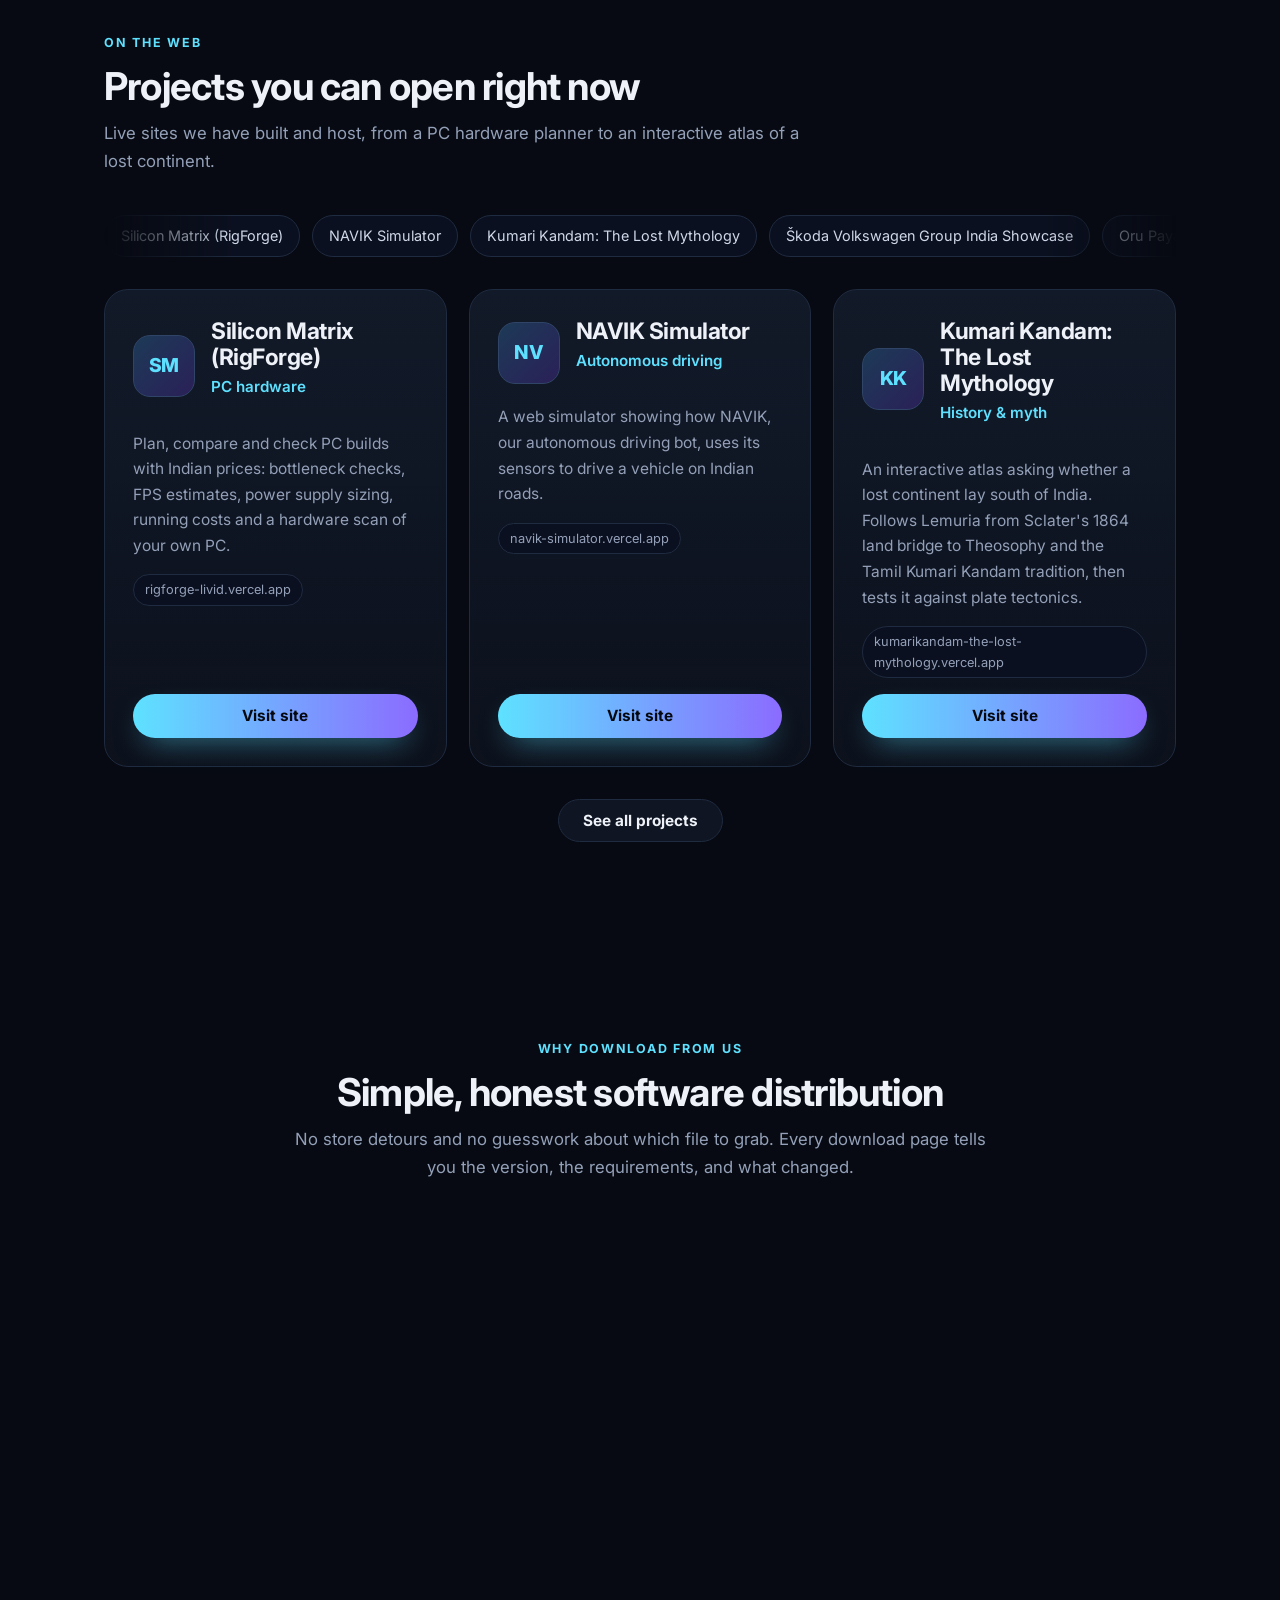
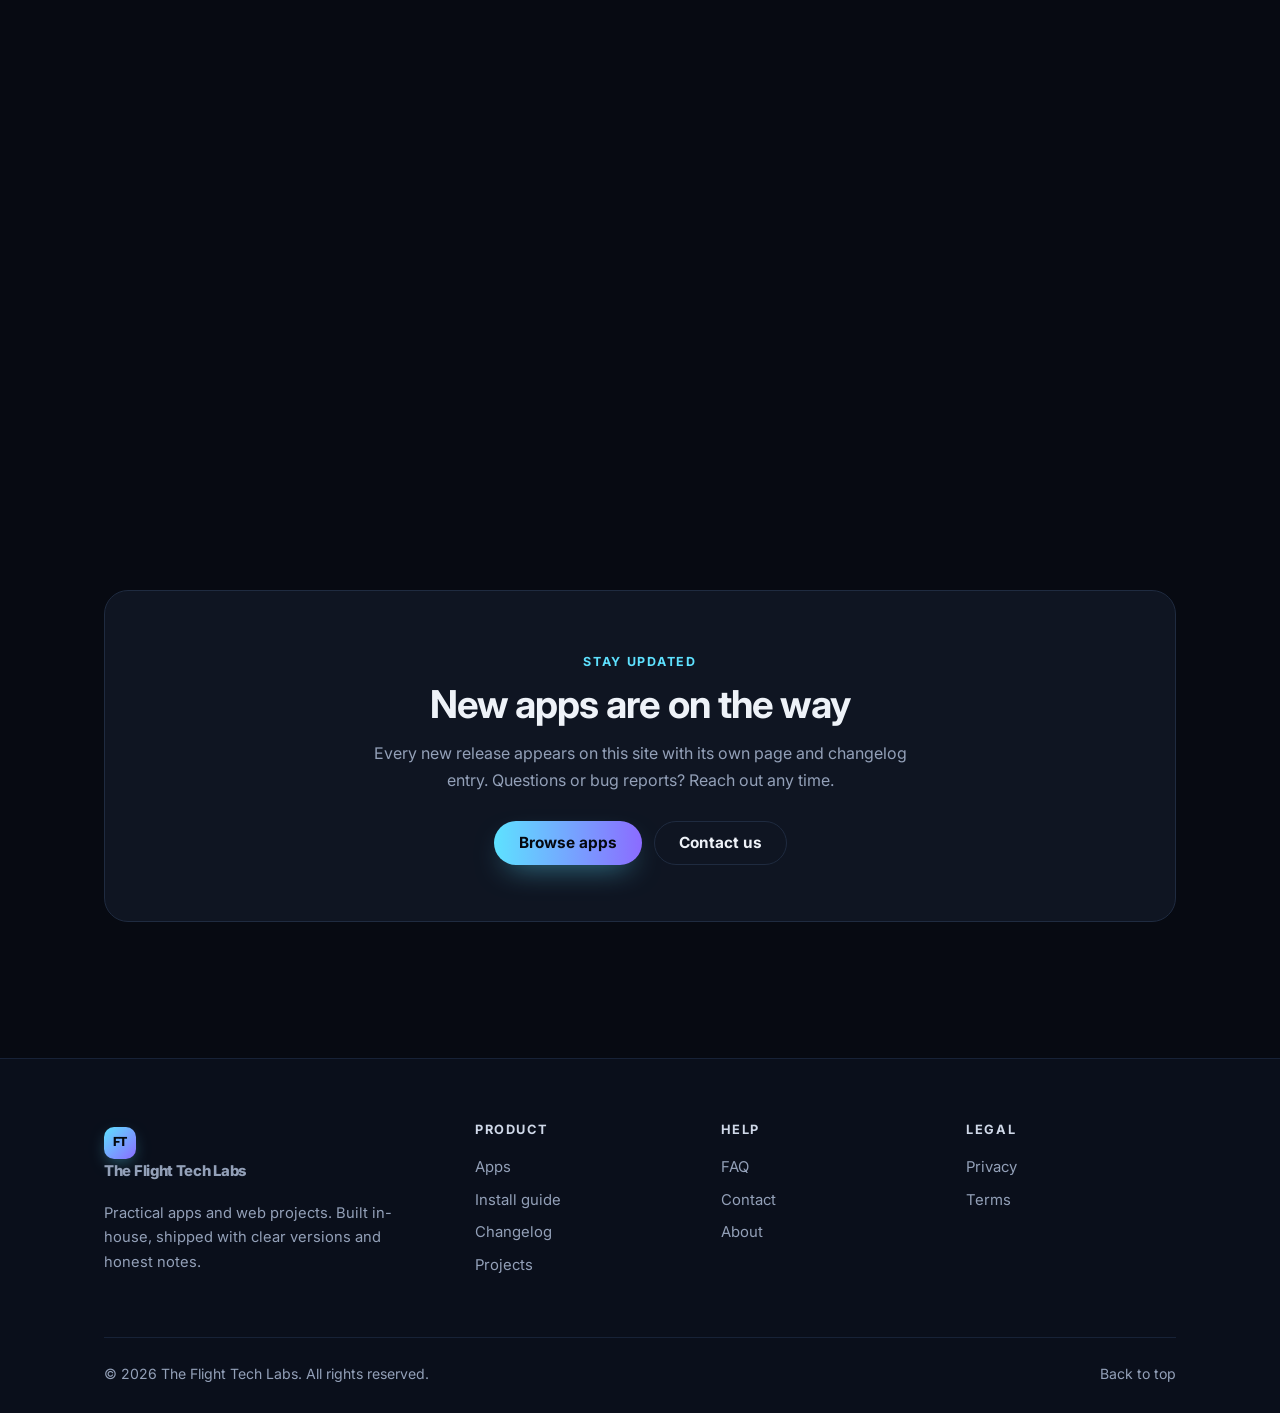
==== commit dff55624: "feat: add SEO and Search Console setup, update app downloads - Add Google Search Console verificatio" ====
--- a/index.html
+++ b/index.html
@@ -8,6 +8,15 @@
   <meta property="og:title" content="The Flight Tech Labs">
   <meta property="og:description" content="Apps for Windows and Android, plus live web projects, built in-house.">
   <meta property="og:type" content="website">
+  <link rel="canonical" href="https://theflighttechlabs.vercel.app/">
+  <meta name="robots" content="index, follow">
+  <meta property="og:url" content="https://theflighttechlabs.vercel.app/">
+  <meta property="og:site_name" content="The Flight Tech Labs">
+  <meta property="og:image" content="https://theflighttechlabs.vercel.app/assets/img/og-image.png">
+  <meta property="og:image:width" content="1200">
+  <meta property="og:image:height" content="630">
+  <meta name="twitter:card" content="summary_large_image">
+  <meta name="twitter:image" content="https://theflighttechlabs.vercel.app/assets/img/og-image.png">
   <link rel="icon" href="/assets/img/favicon.svg" type="image/svg+xml">
   <link rel="preconnect" href="https://fonts.googleapis.com">
   <link rel="preconnect" href="https://fonts.gstatic.com" crossorigin>
@@ -74,6 +83,13 @@
         </div>
         <div class="grid" data-featured>
           <p class="state">Loading apps...</p>
+          <noscript>
+            <ul class="state" style="text-align:left;list-style:none;padding:0">
+              <li><a href="/apps/resumeforge-ai"><strong>ResumeForge AI</strong></a>: Offline-first ATS resume engineer for Windows.</li>
+              <li><a href="/apps/fridgechef-ai"><strong>FridgeChef AI</strong></a>: Snap your fridge. Cook what you have.</li>
+              <li><a href="/apps/focusbuddy"><strong>FocusBuddy</strong></a>: A tiny 3D companion that nudges you back to work.</li>
+            </ul>
+          </noscript>
         </div>
         <div style="margin-top:32px;text-align:center">
           <a class="btn btn-ghost" href="/apps">See all apps</a>
@@ -91,6 +107,18 @@
         <div class="marquee" data-sites-marquee></div>
         <div class="grid" data-sites-featured>
           <p class="state">Loading projects...</p>
+          <noscript>
+            <ul class="state" style="text-align:left;list-style:none;padding:0">
+              <li><a href="https://rigforge-livid.vercel.app/"><strong>Silicon Matrix (RigForge)</strong></a>: Plan, compare and check PC builds with Indian prices: bottleneck checks, FPS estimates, power supply sizing, running costs and a hardware scan of your own PC.</li>
+              <li><a href="https://navik-simulator.vercel.app/"><strong>NAVIK Simulator</strong></a>: A web simulator showing how NAVIK, our autonomous driving bot, uses its sensors to drive a vehicle on Indian roads.</li>
+              <li><a href="https://kumarikandam-the-lost-mythology.vercel.app/"><strong>Kumari Kandam: The Lost Mythology</strong></a>: An interactive atlas asking whether a lost continent lay south of India. Follows Lemuria from Sclater&#x27;s 1864 land bridge to Theosophy and the Tamil Kumari Kandam tradition, then tests it against plate tectonics.</li>
+              <li><a href="https://skoda-auto-volkswagen-india-pvt-ltd.vercel.app/"><strong>Škoda Volkswagen Group India Showcase</strong></a>: Independent guide to Volkswagen Group brands in India: Škoda, Volkswagen, Audi, Porsche, Lamborghini, Bentley, MAN and Scania. Compare models, prices, engines and safety.</li>
+              <li><a href="https://oru-payanam-aayiram-kathaigal-xe6d-omega.vercel.app/"><strong>Oru Payanam Aayiram Kathaigal</strong></a>: A cinematic web journey inspired by Tamil Nadu&#x27;s vintage TNSTC buses. Board at Villupuram, pick a destination such as Chennai, Madurai, Thanjavur, Kanyakumari or Ooty, and explore its heritage, food, cinema and stories through illustration, a retro bus-console interface, audio and animation.</li>
+              <li><a href="https://lumisphere-nine.vercel.app/"><strong>Lumisphere</strong></a>: Illuminate the web. An interactive 3D personal showcase exploring light, ambience and visual design, where every pixel, transition and sound cue is crafted as part of the experience.</li>
+              <li><a href="https://home-finder-plus-rent-buy-sell.vercel.app/"><strong>HomeFinder+</strong></a>: Rent, buy and sell homes across India and talk to owners directly, with no brokers. Live search filters, listing pages with photo galleries and maps, favourites, side-by-side compare for up to 4 homes, and in-app messaging between buyers and owners.</li>
+              <li><a href="https://cooked-the-profile-roaster.vercel.app/"><strong>Cooked: The Profile Roaster</strong></a>: Type a username and get roasted by your own data. Cooked pulls your real public stats from 34 platforms, then an AI roasts you with them. Stack up to 4 profiles, run a two-profile battle, or upload a screenshot. 6 roaster personas and 3 heat levels.</li>
+            </ul>
+          </noscript>
         </div>
         <div style="margin-top:32px;text-align:center">
           <a class="btn btn-ghost" href="/projects">See all projects</a>
